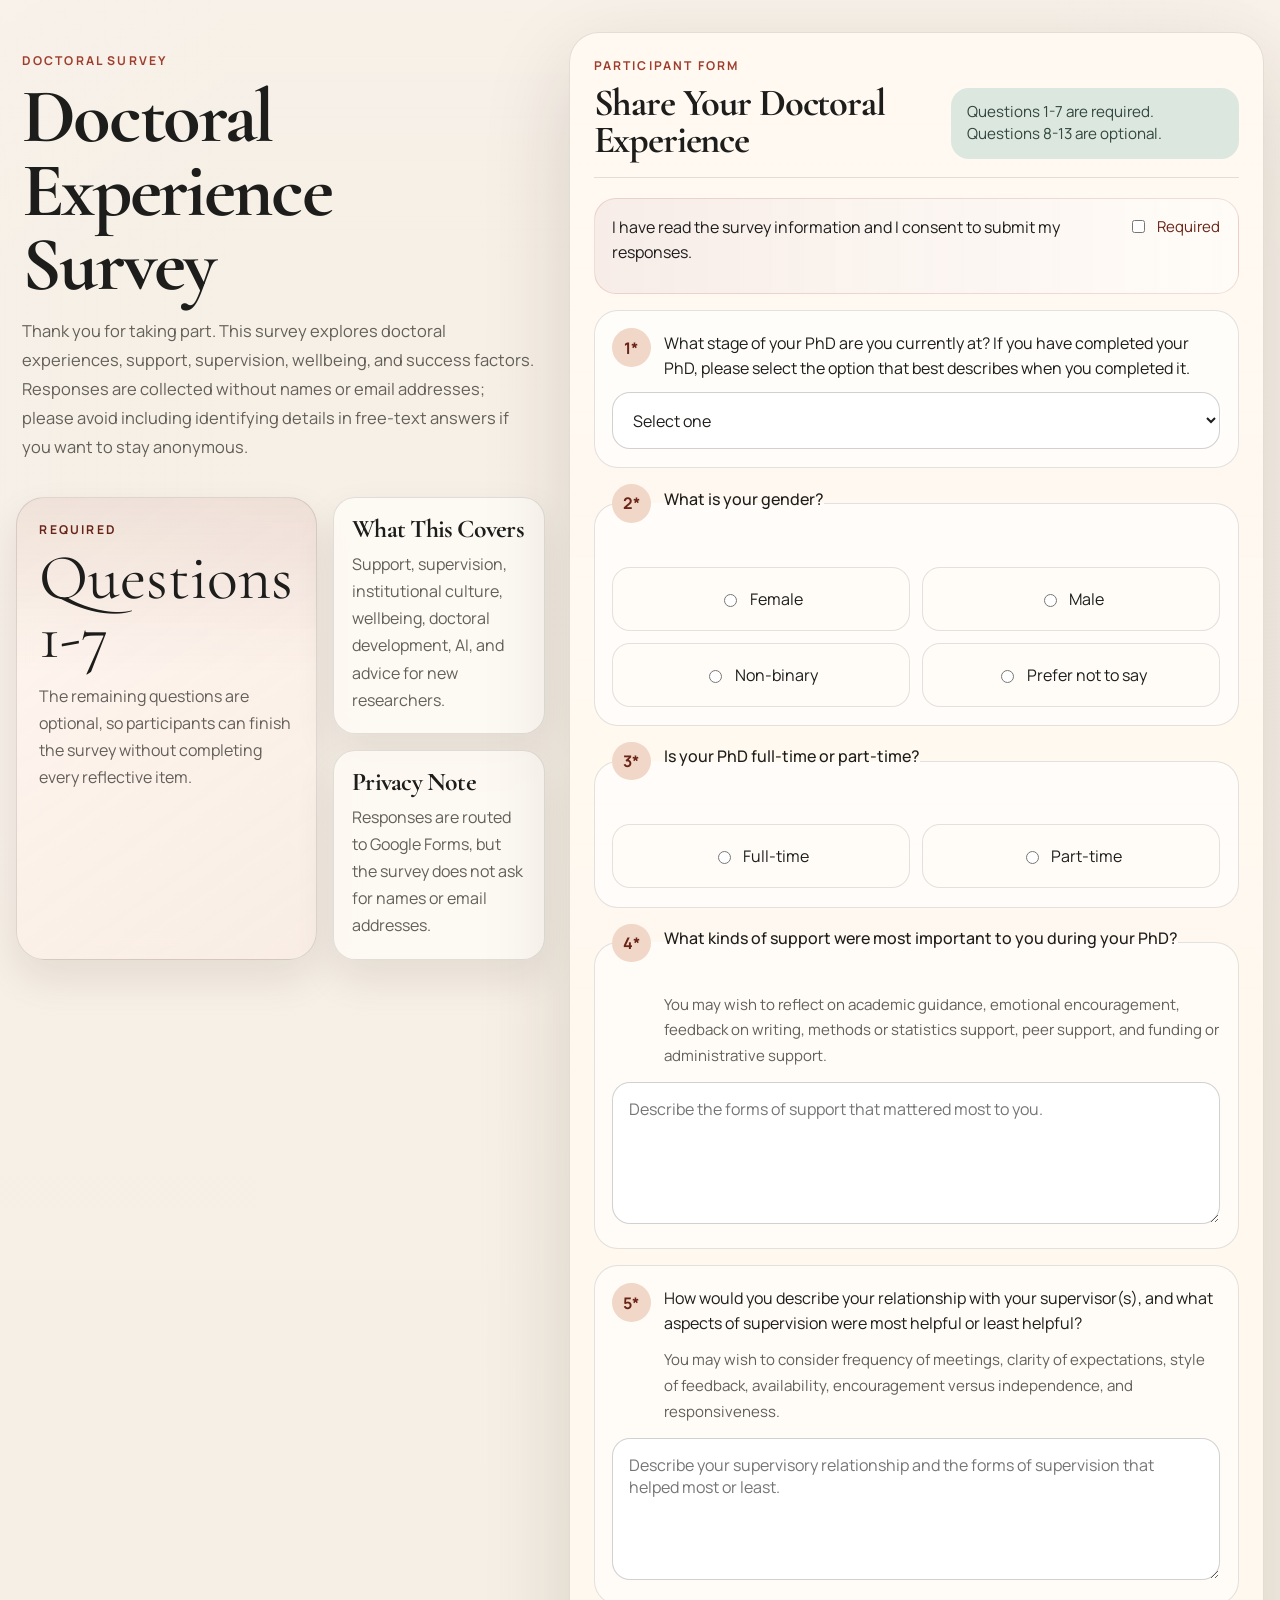
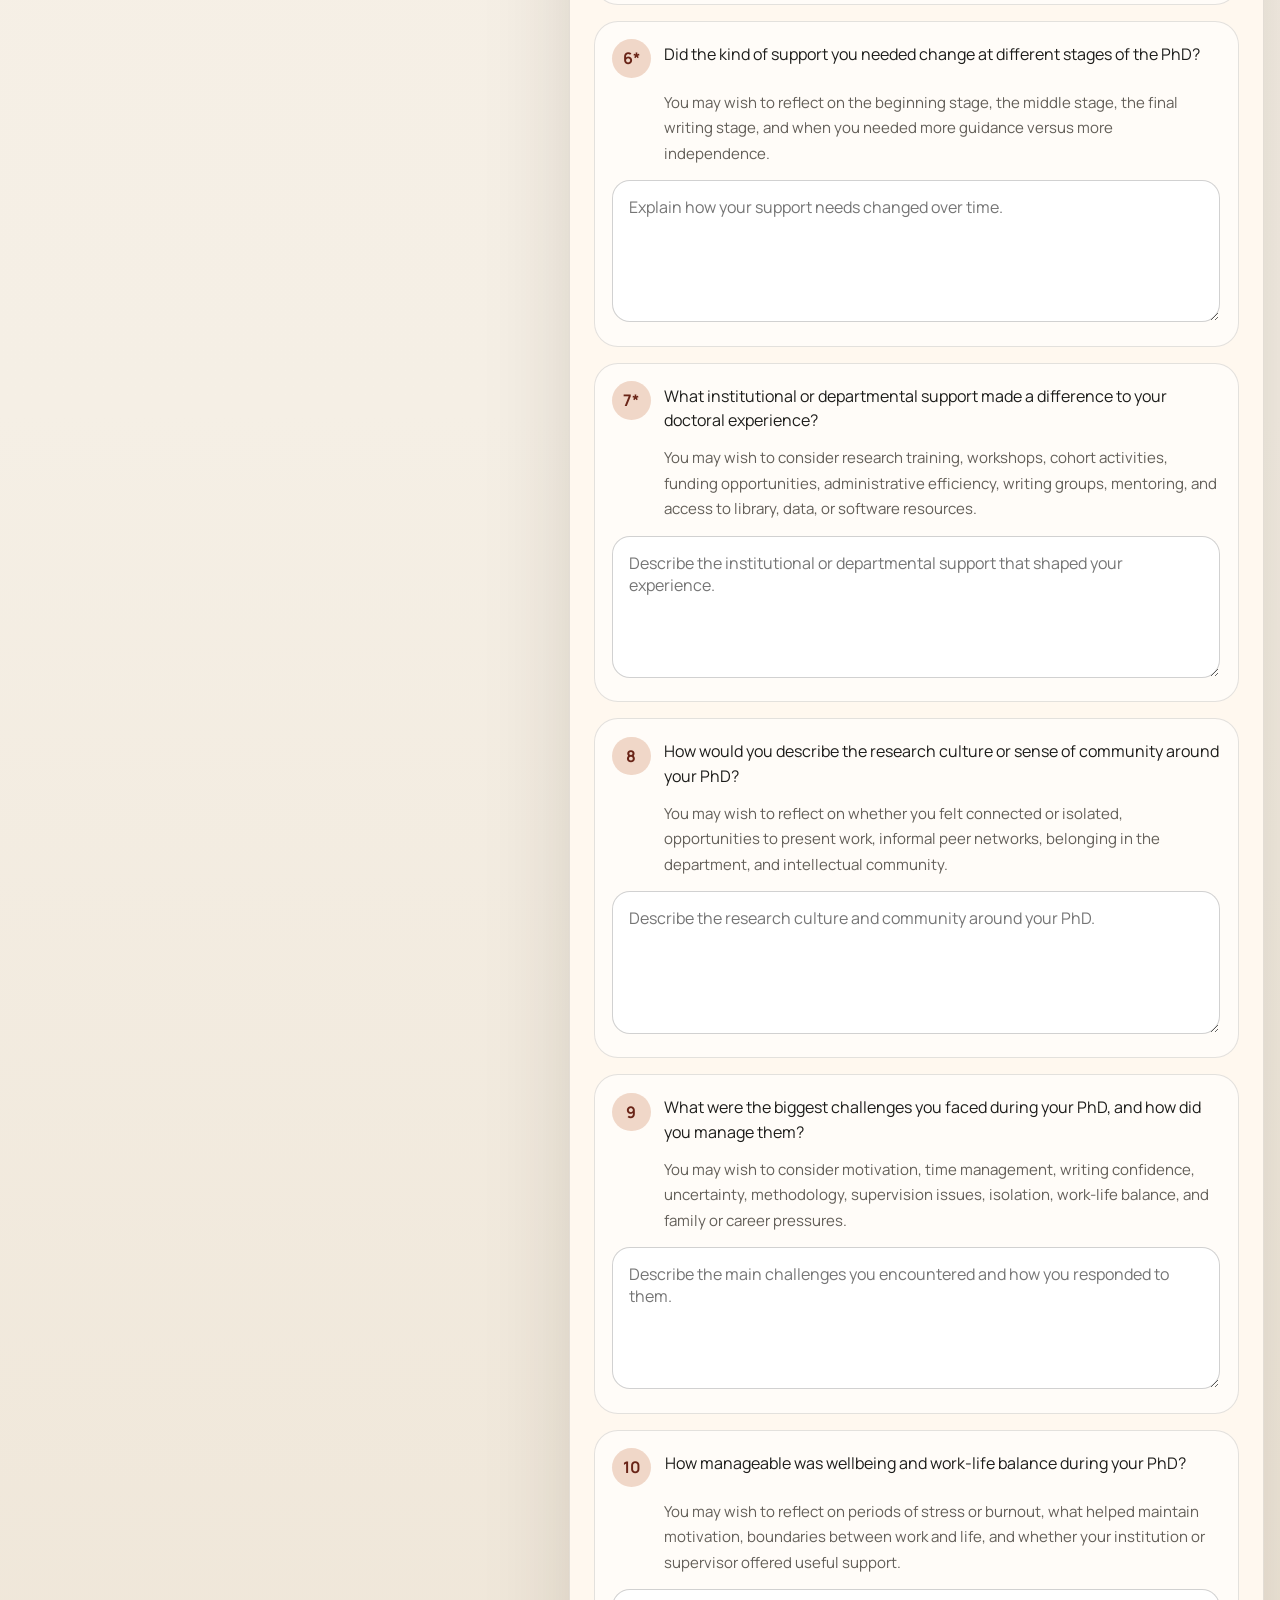
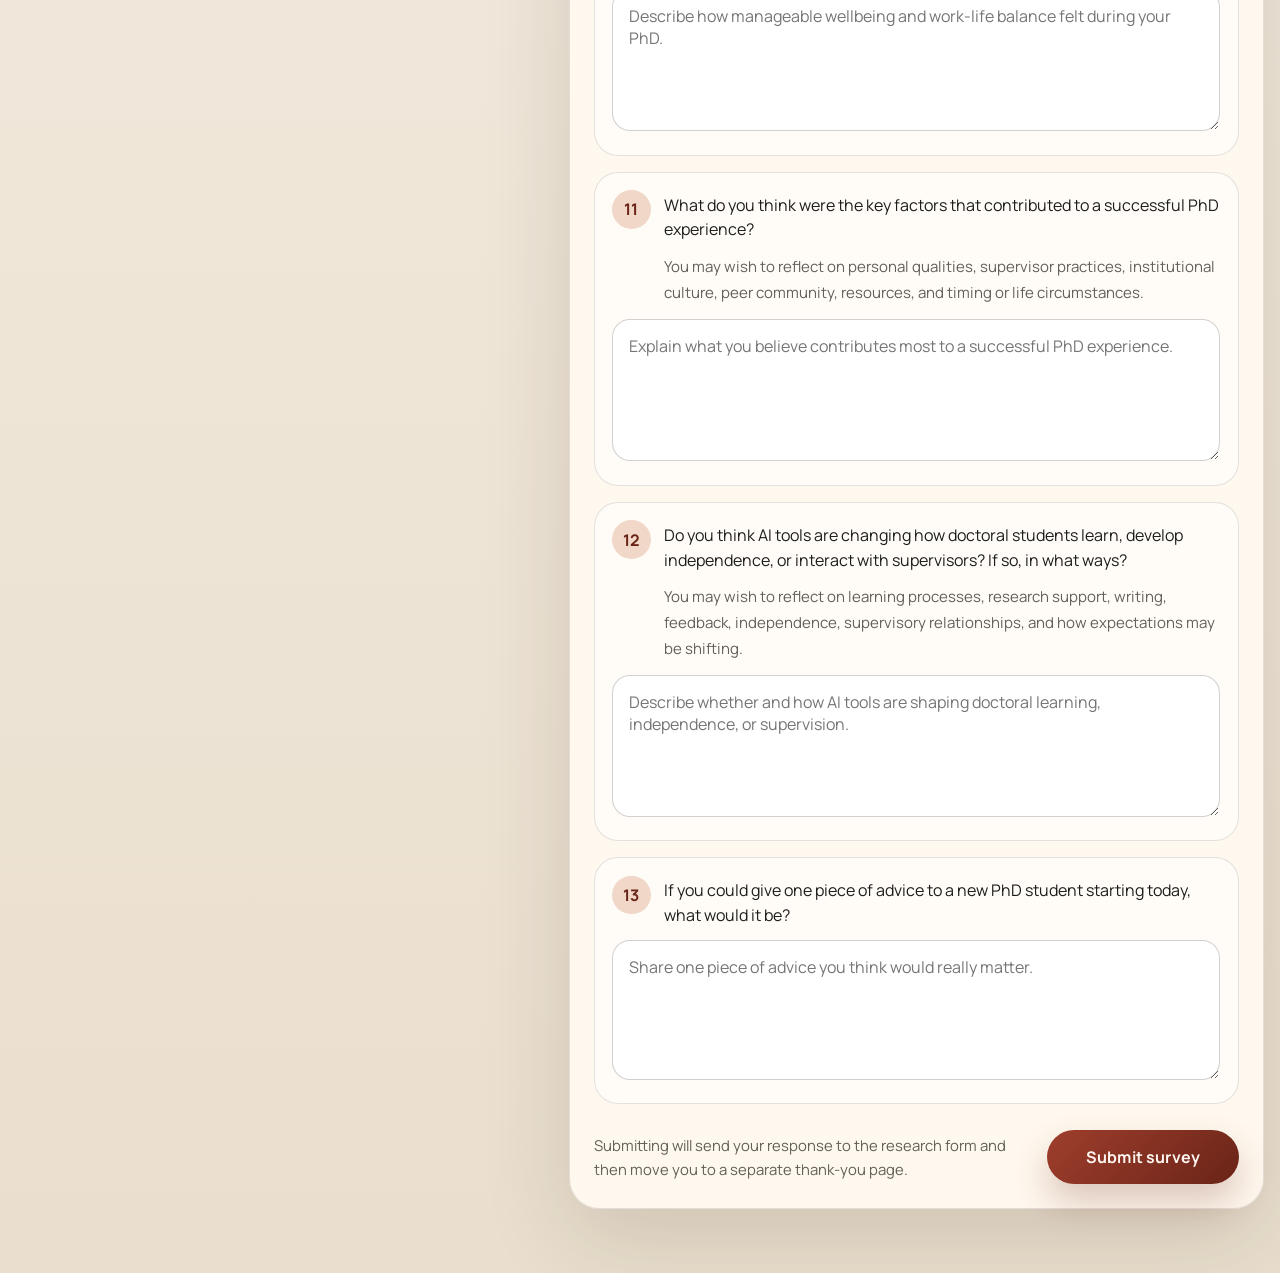
==== index.html @ 2a869906 "Initial doctoral survey site" ====
<!doctype html>
<html lang="en">
  <head>
    <meta charset="utf-8">
    <meta name="viewport" content="width=device-width, initial-scale=1">
    <title>Doctoral Experience Survey</title>
    <meta
      name="description"
      content="A doctoral experience survey hosted on GitHub Pages that submits responses to Google Forms."
    >
    <link rel="preconnect" href="https://fonts.googleapis.com">
    <link rel="preconnect" href="https://fonts.gstatic.com" crossorigin>
    <link
      href="https://fonts.googleapis.com/css2?family=Cormorant+Garamond:wght@500;600;700&family=Manrope:wght@400;500;600;700&display=swap"
      rel="stylesheet"
    >
    <link rel="stylesheet" href="styles.css">
  </head>
  <body>
    <div class="page-chrome"></div>

    <main class="layout">
      <section class="intro-panel">
        <div class="intro-copy">
          <p class="eyebrow">Doctoral Survey</p>
          <h1 id="survey-title">Doctoral Experience Survey</h1>
          <p class="intro" id="survey-description">
            Thank you for taking part. This survey explores doctoral experiences,
            support, supervision, wellbeing, and success factors. Responses are
            collected without names or email addresses; please avoid including
            identifying details in free-text answers if you want to stay anonymous.
          </p>
        </div>

        <div class="hero-grid">
          <article class="spotlight-card">
            <p class="spotlight-label">Required</p>
            <p class="spotlight-value">Questions 1-7</p>
            <p class="spotlight-text">
              The remaining questions are optional, so participants can finish the
              survey without completing every reflective item.
            </p>
          </article>

          <article class="info-card">
            <h2>What This Covers</h2>
            <p>
              Support, supervision, institutional culture, wellbeing, doctoral
              development, AI, and advice for new researchers.
            </p>
          </article>

          <article class="info-card">
            <h2>Privacy Note</h2>
            <p>
              Responses are routed to Google Forms, but the survey does not ask for
              names or email addresses.
            </p>
          </article>
        </div>
      </section>

      <section class="form-shell">
        <section class="card notice hidden" id="setup-notice" aria-live="polite">
          <h2>Configuration needed</h2>
          <p>
            This page is ready, but it still needs your Google Form ID and field entry
            IDs in <code>survey-config.js</code>.
          </p>
        </section>

        <section class="card survey-card">
          <div class="card-header">
            <div>
              <p class="section-kicker">Participant Form</p>
              <h2>Share Your Doctoral Experience</h2>
            </div>
            <p class="required-note">
              Questions 1-7 are required. Questions 8-13 are optional.
            </p>
          </div>

          <form id="survey-form" target="hidden_iframe" method="post" novalidate>
            <div class="consent-bar">
              <label class="question consent-question">
                <span class="consent-copy">
                  I have read the survey information and I consent to submit my responses.
                </span>
                <span class="consent-control">
                  <input id="consent" name="consent" type="checkbox" required>
                  <span>Required</span>
                </span>
              </label>
            </div>

            <div class="question-group">
              <label class="question" for="phd-stage">
                <span class="question-number">1*</span>
                <span class="question-copy">
                  What stage of your PhD are you currently at? If you have completed your
                  PhD, please select the option that best describes when you completed it.
                </span>
              </label>
              <select id="phd-stage" name="phdStage" required>
                <option value="">Select one</option>
                <option value="Year 1">Year 1</option>
                <option value="Year 2">Year 2</option>
                <option value="Year 3">Year 3</option>
                <option value="Year 4 or above">Year 4 or above</option>
                <option value="Completed within the last year">Completed within the last year</option>
                <option value="Completed more than one year ago">Completed more than one year ago</option>
              </select>
            </div>

            <fieldset class="question-group">
              <legend class="question">
                <span class="question-number">2*</span>
                <span class="question-copy">What is your gender?</span>
              </legend>
              <div class="choice-grid choice-grid--wide">
                <label><input type="radio" name="gender" value="Female" required> Female</label>
                <label><input type="radio" name="gender" value="Male"> Male</label>
                <label><input type="radio" name="gender" value="Non-binary"> Non-binary</label>
                <label><input type="radio" name="gender" value="Prefer not to say"> Prefer not to say</label>
              </div>
            </fieldset>

            <fieldset class="question-group">
              <legend class="question">
                <span class="question-number">3*</span>
                <span class="question-copy">Is your PhD full-time or part-time?</span>
              </legend>
              <div class="choice-grid choice-grid--compact">
                <label><input type="radio" name="studyMode" value="Full-time" required> Full-time</label>
                <label><input type="radio" name="studyMode" value="Part-time"> Part-time</label>
              </div>
            </fieldset>

            <fieldset class="question-group">
              <legend class="question">
                <span class="question-number">4*</span>
                <span class="question-copy">What kinds of support were most important to you during your PhD?</span>
              </legend>
              <p class="hint">
                You may wish to reflect on academic guidance, emotional encouragement,
                feedback on writing, methods or statistics support, peer support, and
                funding or administrative support.
              </p>
              <textarea
                id="support-important"
                name="supportImportant"
                rows="5"
                placeholder="Describe the forms of support that mattered most to you."
                required
              ></textarea>
            </fieldset>

            <div class="question-group">
              <label class="question" for="supervisor-relationship">
                <span class="question-number">5*</span>
                <span class="question-copy">
                  How would you describe your relationship with your supervisor(s), and what
                  aspects of supervision were most helpful or least helpful?
                </span>
              </label>
              <p class="hint">
                You may wish to consider frequency of meetings, clarity of expectations,
                style of feedback, availability, encouragement versus independence, and responsiveness.
              </p>
              <textarea
                id="supervisor-relationship"
                name="supervisorRelationship"
                rows="5"
                placeholder="Describe your supervisory relationship and the forms of supervision that helped most or least."
                required
              ></textarea>
            </div>

            <div class="question-group">
              <label class="question" for="support-changed">
                <span class="question-number">6*</span>
                <span class="question-copy">
                  Did the kind of support you needed change at different stages of the PhD?
                </span>
              </label>
              <p class="hint">
                You may wish to reflect on the beginning stage, the middle stage, the final
                writing stage, and when you needed more guidance versus more independence.
              </p>
              <textarea
                id="support-changed"
                name="supportChanged"
                rows="5"
                placeholder="Explain how your support needs changed over time."
                required
              ></textarea>
            </div>

            <div class="question-group">
              <label class="question" for="institutional-support">
                <span class="question-number">7*</span>
                <span class="question-copy">
                  What institutional or departmental support made a difference to your doctoral experience?
                </span>
              </label>
              <p class="hint">
                You may wish to consider research training, workshops, cohort activities,
                funding opportunities, administrative efficiency, writing groups, mentoring,
                and access to library, data, or software resources.
              </p>
              <textarea
                id="institutional-support"
                name="institutionalSupport"
                rows="5"
                placeholder="Describe the institutional or departmental support that shaped your experience."
                required
              ></textarea>
            </div>

            <div class="question-group">
              <label class="question" for="research-culture">
                <span class="question-number">8</span>
                <span class="question-copy">
                  How would you describe the research culture or sense of community around your PhD?
                </span>
              </label>
              <p class="hint">
                You may wish to reflect on whether you felt connected or isolated,
                opportunities to present work, informal peer networks, belonging in the
                department, and intellectual community.
              </p>
              <textarea
                id="research-culture"
                name="researchCulture"
                rows="5"
                placeholder="Describe the research culture and community around your PhD."
              ></textarea>
            </div>

            <div class="question-group">
              <label class="question" for="biggest-challenges">
                <span class="question-number">9</span>
                <span class="question-copy">
                  What were the biggest challenges you faced during your PhD, and how did you manage them?
                </span>
              </label>
              <p class="hint">
                You may wish to consider motivation, time management, writing confidence,
                uncertainty, methodology, supervision issues, isolation, work-life balance,
                and family or career pressures.
              </p>
              <textarea
                id="biggest-challenges"
                name="biggestChallenges"
                rows="5"
                placeholder="Describe the main challenges you encountered and how you responded to them."
              ></textarea>
            </div>

            <div class="question-group">
              <label class="question" for="wellbeing-balance">
                <span class="question-number">10</span>
                <span class="question-copy">
                  How manageable was wellbeing and work-life balance during your PhD?
                </span>
              </label>
              <p class="hint">
                You may wish to reflect on periods of stress or burnout, what helped maintain
                motivation, boundaries between work and life, and whether your institution or
                supervisor offered useful support.
              </p>
              <textarea
                id="wellbeing-balance"
                name="wellbeingBalance"
                rows="5"
                placeholder="Describe how manageable wellbeing and work-life balance felt during your PhD."
              ></textarea>
            </div>

            <div class="question-group">
              <label class="question" for="success-factors">
                <span class="question-number">11</span>
                <span class="question-copy">
                  What do you think were the key factors that contributed to a successful PhD experience?
                </span>
              </label>
              <p class="hint">
                You may wish to reflect on personal qualities, supervisor practices,
                institutional culture, peer community, resources, and timing or life circumstances.
              </p>
              <textarea
                id="success-factors"
                name="successFactors"
                rows="5"
                placeholder="Explain what you believe contributes most to a successful PhD experience."
              ></textarea>
            </div>

            <div class="question-group">
              <label class="question" for="ai-impact">
                <span class="question-number">12</span>
                <span class="question-copy">
                  Do you think AI tools are changing how doctoral students learn, develop independence, or interact with supervisors? If so, in what ways?
                </span>
              </label>
              <p class="hint">
                You may wish to reflect on learning processes, research support, writing,
                feedback, independence, supervisory relationships, and how expectations may be shifting.
              </p>
              <textarea
                id="ai-impact"
                name="aiImpact"
                rows="5"
                placeholder="Describe whether and how AI tools are shaping doctoral learning, independence, or supervision."
              ></textarea>
            </div>

            <div class="question-group">
              <label class="question" for="advice-new-student">
                <span class="question-number">13</span>
                <span class="question-copy">
                  If you could give one piece of advice to a new PhD student starting today, what would it be?
                </span>
              </label>
              <textarea
                id="advice-new-student"
                name="adviceNewStudent"
                rows="4"
                placeholder="Share one piece of advice you think would really matter."
              ></textarea>
            </div>

            <p class="form-error hidden" id="form-error" aria-live="assertive"></p>

            <div class="form-footer">
              <p class="submit-note">
                Submitting will send your response to the research form and then move you to a separate thank-you page.
              </p>
              <button class="submit-button" id="submit-button" type="submit">Submit survey</button>
            </div>
          </form>
        </section>
      </section>
    </main>

    <iframe name="hidden_iframe" id="hidden_iframe" class="hidden"></iframe>

    <script src="survey-config.js"></script>
    <script src="script.js"></script>
  </body>
</html>
---- styles.css ----
:root {
  --bg: #f5efe5;
  --bg-deep: #eadfce;
  --paper: rgba(255, 251, 245, 0.9);
  --paper-strong: rgba(255, 248, 239, 0.98);
  --ink: #1d1d1b;
  --muted: #635f59;
  --accent: #9f3e2d;
  --accent-soft: #f0d7c8;
  --accent-deep: #692417;
  --sage: #31473f;
  --sage-soft: #dce7df;
  --line: rgba(29, 29, 27, 0.12);
  --line-strong: rgba(29, 29, 27, 0.2);
  --danger: #a12626;
  --shadow-lg: 0 30px 90px rgba(41, 26, 14, 0.14);
  --shadow-md: 0 18px 40px rgba(41, 26, 14, 0.09);
}

* {
  box-sizing: border-box;
}

html {
  scroll-behavior: smooth;
}

body {
  margin: 0;
  min-height: 100vh;
  font-family: "Manrope", "Segoe UI", sans-serif;
  color: var(--ink);
  background:
    radial-gradient(circle at 12% 18%, rgba(159, 62, 45, 0.14), transparent 0 22rem),
    radial-gradient(circle at 88% 12%, rgba(49, 71, 63, 0.16), transparent 0 19rem),
    linear-gradient(180deg, #f7f0e7 0%, var(--bg) 45%, var(--bg-deep) 100%);
}

.page-chrome {
  position: fixed;
  inset: 0;
  pointer-events: none;
  background:
    linear-gradient(90deg, rgba(255, 255, 255, 0.08), transparent 18%, transparent 82%, rgba(255, 255, 255, 0.08)),
    linear-gradient(rgba(255, 255, 255, 0.12), transparent 30%);
  opacity: 0.7;
}

.layout {
  position: relative;
  z-index: 1;
  width: min(1280px, calc(100% - 2rem));
  margin: 0 auto;
  padding: 2rem 0 4rem;
  display: grid;
  grid-template-columns: minmax(300px, 0.95fr) minmax(0, 1.25fr);
  gap: 1.5rem;
  align-items: start;
}

.intro-panel,
.form-shell {
  min-width: 0;
}

.intro-panel {
  position: sticky;
  top: 1.5rem;
  display: grid;
  gap: 1.2rem;
}

.intro-copy {
  padding: 1.25rem 0.35rem 0;
}

.eyebrow,
.section-kicker,
.spotlight-label {
  margin: 0 0 0.7rem;
  font-size: 0.76rem;
  font-weight: 700;
  letter-spacing: 0.18em;
  text-transform: uppercase;
}

.eyebrow,
.section-kicker {
  color: var(--accent);
}

h1,
h2 {
  margin: 0;
  font-family: "Cormorant Garamond", Georgia, serif;
  line-height: 0.96;
  letter-spacing: -0.03em;
}

h1 {
  font-size: clamp(3rem, 6vw, 5.3rem);
  max-width: 10ch;
}

h2 {
  font-size: clamp(1.9rem, 3vw, 2.6rem);
}

.intro,
.hint,
.notice p,
.submit-note,
.spotlight-text,
.info-card p {
  color: var(--muted);
}

.intro {
  max-width: 44rem;
  margin-top: 1rem;
  font-size: 1.03rem;
  line-height: 1.75;
}

.hero-grid {
  display: grid;
  grid-template-columns: 1.15fr 1fr;
  gap: 1rem;
}

.spotlight-card,
.info-card,
.card {
  border: 1px solid var(--line);
  box-shadow: var(--shadow-md);
  backdrop-filter: blur(12px);
}

.spotlight-card {
  grid-row: span 2;
  min-height: 20rem;
  padding: 1.4rem;
  border-radius: 28px;
  background:
    linear-gradient(180deg, rgba(105, 36, 23, 0.1), transparent 38%),
    linear-gradient(145deg, rgba(255, 247, 240, 0.96), rgba(249, 236, 228, 0.88));
}

.spotlight-label {
  color: var(--accent-deep);
}

.spotlight-value {
  margin: 0 0 1rem;
  font-family: "Cormorant Garamond", Georgia, serif;
  font-size: clamp(2.6rem, 5vw, 4.4rem);
  line-height: 0.92;
}

.spotlight-text,
.info-card p {
  margin: 0;
  line-height: 1.7;
}

.info-card {
  padding: 1.2rem 1.15rem;
  border-radius: 22px;
  background: rgba(255, 251, 247, 0.78);
}

.info-card h2 {
  margin-bottom: 0.55rem;
  font-size: 1.6rem;
}

.form-shell {
  display: grid;
  gap: 1rem;
}

.card {
  padding: 1.5rem;
  border-radius: 30px;
  background: var(--paper);
  box-shadow: var(--shadow-lg);
}

.survey-card {
  background:
    linear-gradient(180deg, rgba(255, 255, 255, 0.2), transparent 24%),
    var(--paper-strong);
}

.card-header {
  display: flex;
  justify-content: space-between;
  gap: 1rem;
  align-items: end;
  padding-bottom: 1.1rem;
  margin-bottom: 1.3rem;
  border-bottom: 1px solid var(--line);
}

.required-note {
  max-width: 18rem;
  margin: 0;
  padding: 0.85rem 1rem;
  border-radius: 18px;
  background: var(--sage-soft);
  color: var(--sage);
  font-size: 0.95rem;
  line-height: 1.45;
}

.consent-bar {
  margin-bottom: 1rem;
  padding: 1rem 1.1rem;
  border-radius: 22px;
  background:
    linear-gradient(90deg, rgba(159, 62, 45, 0.08), rgba(159, 62, 45, 0)),
    rgba(255, 252, 248, 0.96);
  border: 1px solid rgba(159, 62, 45, 0.16);
}

.consent-question {
  display: flex;
  gap: 1rem;
  align-items: center;
  justify-content: space-between;
  margin: 0;
}

.consent-copy {
  max-width: 44rem;
}

.consent-control {
  display: inline-flex;
  align-items: center;
  gap: 0.6rem;
  white-space: nowrap;
  font-size: 0.94rem;
  color: var(--accent-deep);
}

.question-group {
  margin-bottom: 1rem;
  padding: 1.1rem 1.1rem 1.15rem;
  border: 1px solid var(--line);
  border-radius: 24px;
  background: rgba(255, 255, 255, 0.58);
}

.question {
  display: grid;
  grid-template-columns: auto 1fr;
  gap: 0.85rem;
  align-items: start;
  margin-bottom: 0.75rem;
  font-size: 1rem;
  line-height: 1.55;
}

legend.question {
  padding: 0;
  font-weight: 500;
}

.question-number {
  display: inline-flex;
  align-items: center;
  justify-content: center;
  min-width: 2.4rem;
  height: 2.4rem;
  padding: 0 0.65rem;
  border-radius: 999px;
  background: var(--accent-soft);
  color: var(--accent-deep);
  font-weight: 700;
  line-height: 1;
}

.question-copy {
  padding-top: 0.15rem;
}

.hint {
  margin: 0 0 0.85rem 3.25rem;
  font-size: 0.94rem;
  line-height: 1.7;
}

fieldset {
  margin: 0 0 1rem;
  padding: 1.1rem 1.1rem 1.15rem;
  border: 1px solid var(--line);
  border-radius: 24px;
  background: rgba(255, 255, 255, 0.58);
}

select,
textarea,
.submit-button {
  font: inherit;
}

select,
textarea {
  width: 100%;
  border: 1px solid var(--line-strong);
  border-radius: 18px;
  background: rgba(255, 255, 255, 0.92);
  color: var(--ink);
  padding: 0.95rem 1rem;
  box-shadow: inset 0 1px 0 rgba(255, 255, 255, 0.7);
}

textarea {
  min-height: 8.75rem;
  resize: vertical;
}

select:focus,
textarea:focus,
input:focus {
  outline: 2px solid rgba(159, 62, 45, 0.22);
  outline-offset: 2px;
}

.choice-grid {
  display: grid;
  grid-template-columns: repeat(5, minmax(0, 1fr));
  gap: 0.75rem;
  margin-top: 0.9rem;
}

.choice-grid--wide,
.choice-grid--compact {
  grid-template-columns: repeat(2, minmax(0, 1fr));
}

.choice-grid label {
  display: flex;
  align-items: center;
  justify-content: center;
  gap: 0.6rem;
  min-height: 4rem;
  padding: 0.85rem 0.7rem;
  border-radius: 18px;
  border: 1px solid var(--line);
  background: rgba(255, 252, 248, 0.95);
  text-align: center;
}

.form-error {
  margin: 0 0 0.9rem;
  color: var(--danger);
}

.form-footer {
  display: flex;
  align-items: center;
  justify-content: space-between;
  gap: 1rem;
  padding-top: 0.6rem;
}

.submit-note {
  max-width: 34rem;
  margin: 0;
  font-size: 0.93rem;
  line-height: 1.65;
}

.submit-button {
  display: inline-flex;
  align-items: center;
  justify-content: center;
  min-width: 12rem;
  min-height: 3.4rem;
  padding: 0.95rem 1.55rem;
  border: 0;
  border-radius: 999px;
  background: linear-gradient(135deg, var(--accent) 0%, var(--accent-deep) 100%);
  color: #fff6f1;
  font-weight: 700;
  letter-spacing: 0.01em;
  cursor: pointer;
  box-shadow: 0 18px 35px rgba(105, 36, 23, 0.24);
  transition: transform 140ms ease, box-shadow 140ms ease, opacity 140ms ease;
}

.submit-button:hover {
  transform: translateY(-1px);
  box-shadow: 0 22px 40px rgba(105, 36, 23, 0.28);
}

.submit-button:disabled {
  opacity: 0.65;
  cursor: not-allowed;
  transform: none;
  box-shadow: none;
}

.notice h2 {
  margin-bottom: 0.5rem;
}

.hidden {
  display: none;
}

@media (max-width: 1040px) {
  .layout {
    grid-template-columns: 1fr;
  }

  .intro-panel {
    position: static;
  }
}

@media (max-width: 760px) {
  .layout {
    width: min(100% - 1rem, 1280px);
    padding-top: 1rem;
  }

  .hero-grid,
  .card-header,
  .form-footer,
  .consent-question {
    grid-template-columns: 1fr;
    display: grid;
  }

  .card,
  .question-group,
  fieldset,
  .spotlight-card,
  .info-card {
    border-radius: 22px;
  }

  .card,
  .spotlight-card,
  .info-card {
    padding: 1.15rem;
  }

  .choice-grid,
  .choice-grid--wide,
  .choice-grid--compact {
    grid-template-columns: 1fr;
  }

  .question {
    grid-template-columns: 1fr;
    gap: 0.55rem;
  }

  .hint {
    margin-left: 0;
  }

  .question-number {
    min-width: 2.1rem;
    width: fit-content;
  }
}
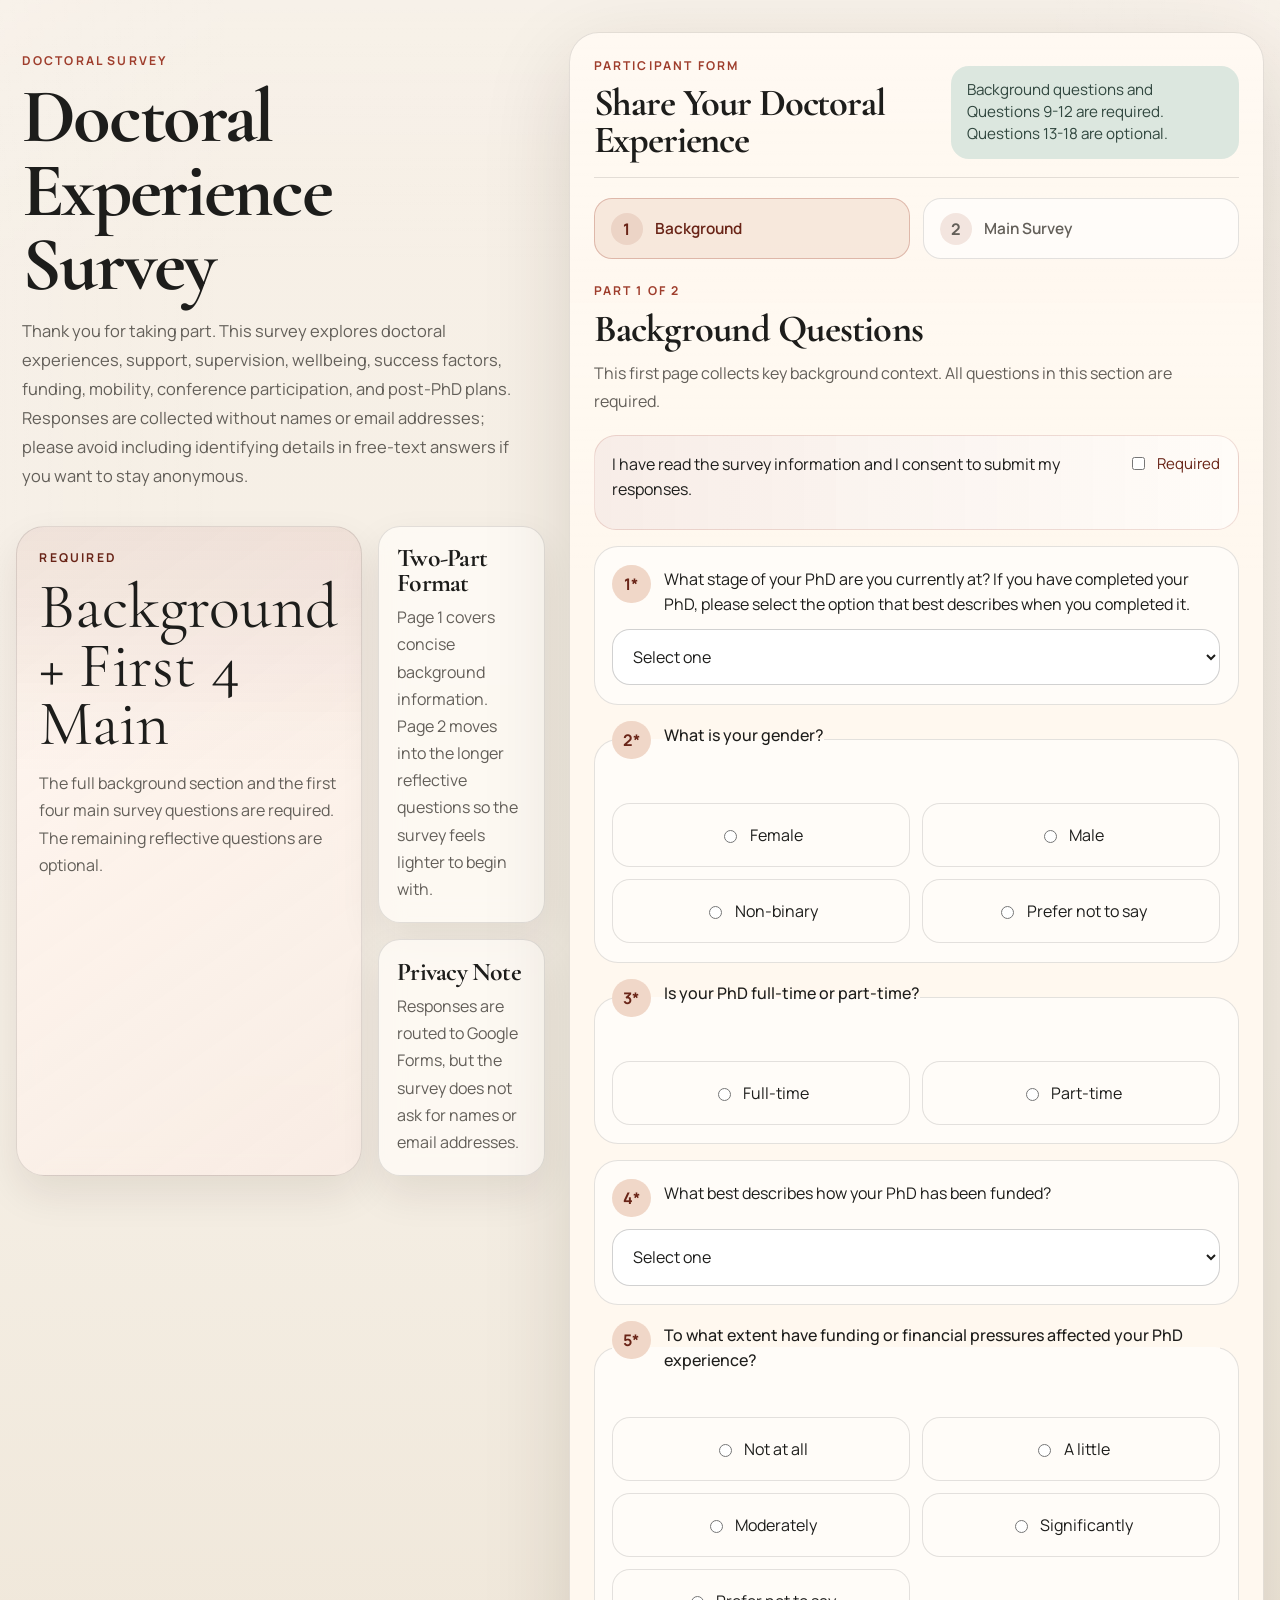
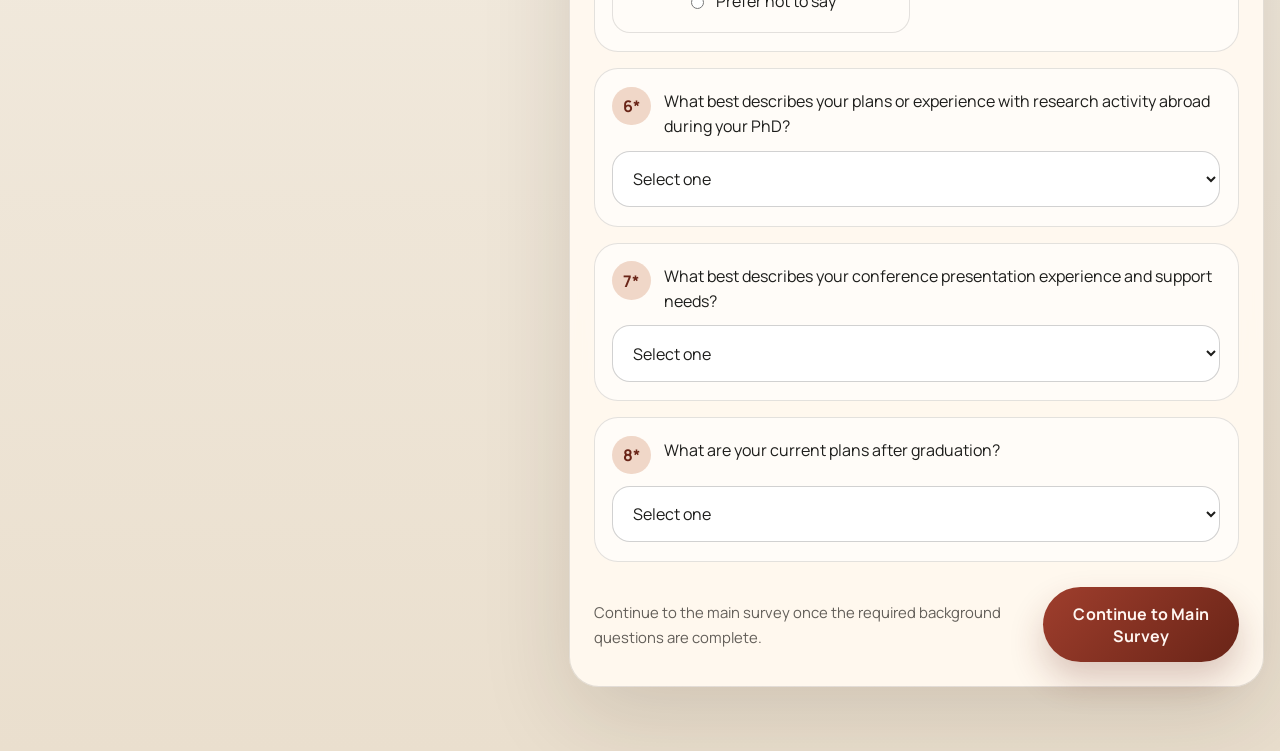
==== commit da0145b9: "Update survey structure and GitHub Pages flow" ====
--- a/index.html
+++ b/index.html
@@ -26,27 +26,28 @@
           <h1 id="survey-title">Doctoral Experience Survey</h1>
           <p class="intro" id="survey-description">
             Thank you for taking part. This survey explores doctoral experiences,
-            support, supervision, wellbeing, and success factors. Responses are
-            collected without names or email addresses; please avoid including
-            identifying details in free-text answers if you want to stay anonymous.
+            support, supervision, wellbeing, success factors, funding, mobility,
+            conference participation, and post-PhD plans. Responses are collected
+            without names or email addresses; please avoid including identifying
+            details in free-text answers if you want to stay anonymous.
           </p>
         </div>
 
         <div class="hero-grid">
           <article class="spotlight-card">
             <p class="spotlight-label">Required</p>
-            <p class="spotlight-value">Questions 1-7</p>
+            <p class="spotlight-value">Background + First 4 Main</p>
             <p class="spotlight-text">
-              The remaining questions are optional, so participants can finish the
-              survey without completing every reflective item.
+              The full background section and the first four main survey questions are
+              required. The remaining reflective questions are optional.
             </p>
           </article>
 
           <article class="info-card">
-            <h2>What This Covers</h2>
+            <h2>Two-Part Format</h2>
             <p>
-              Support, supervision, institutional culture, wellbeing, doctoral
-              development, AI, and advice for new researchers.
+              Page 1 covers concise background information. Page 2 moves into the
+              longer reflective questions so the survey feels lighter to begin with.
             </p>
           </article>
 
@@ -76,268 +77,396 @@
               <h2>Share Your Doctoral Experience</h2>
             </div>
             <p class="required-note">
-              Questions 1-7 are required. Questions 8-13 are optional.
+              Background questions and Questions 9-12 are required. Questions 13-18 are optional.
             </p>
           </div>
 
+          <div class="form-progress" aria-label="Survey progress">
+            <div class="progress-step is-active" data-progress-step="1">
+              <span class="progress-number">1</span>
+              <span class="progress-copy">Background</span>
+            </div>
+            <div class="progress-step" data-progress-step="2">
+              <span class="progress-number">2</span>
+              <span class="progress-copy">Main Survey</span>
+            </div>
+          </div>
+
           <form id="survey-form" target="hidden_iframe" method="post" novalidate>
-            <div class="consent-bar">
-              <label class="question consent-question">
-                <span class="consent-copy">
-                  I have read the survey information and I consent to submit my responses.
-                </span>
-                <span class="consent-control">
-                  <input id="consent" name="consent" type="checkbox" required>
-                  <span>Required</span>
-                </span>
-              </label>
-            </div>
-
-            <div class="question-group">
-              <label class="question" for="phd-stage">
-                <span class="question-number">1*</span>
-                <span class="question-copy">
-                  What stage of your PhD are you currently at? If you have completed your
-                  PhD, please select the option that best describes when you completed it.
-                </span>
-              </label>
-              <select id="phd-stage" name="phdStage" required>
-                <option value="">Select one</option>
-                <option value="Year 1">Year 1</option>
-                <option value="Year 2">Year 2</option>
-                <option value="Year 3">Year 3</option>
-                <option value="Year 4 or above">Year 4 or above</option>
-                <option value="Completed within the last year">Completed within the last year</option>
-                <option value="Completed more than one year ago">Completed more than one year ago</option>
-              </select>
-            </div>
-
-            <fieldset class="question-group">
-              <legend class="question">
-                <span class="question-number">2*</span>
-                <span class="question-copy">What is your gender?</span>
-              </legend>
-              <div class="choice-grid choice-grid--wide">
-                <label><input type="radio" name="gender" value="Female" required> Female</label>
-                <label><input type="radio" name="gender" value="Male"> Male</label>
-                <label><input type="radio" name="gender" value="Non-binary"> Non-binary</label>
-                <label><input type="radio" name="gender" value="Prefer not to say"> Prefer not to say</label>
-              </div>
-            </fieldset>
-
-            <fieldset class="question-group">
-              <legend class="question">
-                <span class="question-number">3*</span>
-                <span class="question-copy">Is your PhD full-time or part-time?</span>
-              </legend>
-              <div class="choice-grid choice-grid--compact">
-                <label><input type="radio" name="studyMode" value="Full-time" required> Full-time</label>
-                <label><input type="radio" name="studyMode" value="Part-time"> Part-time</label>
-              </div>
-            </fieldset>
-
-            <fieldset class="question-group">
-              <legend class="question">
-                <span class="question-number">4*</span>
-                <span class="question-copy">What kinds of support were most important to you during your PhD?</span>
-              </legend>
-              <p class="hint">
-                You may wish to reflect on academic guidance, emotional encouragement,
-                feedback on writing, methods or statistics support, peer support, and
-                funding or administrative support.
-              </p>
-              <textarea
-                id="support-important"
-                name="supportImportant"
-                rows="5"
-                placeholder="Describe the forms of support that mattered most to you."
-                required
-              ></textarea>
-            </fieldset>
-
-            <div class="question-group">
-              <label class="question" for="supervisor-relationship">
-                <span class="question-number">5*</span>
-                <span class="question-copy">
-                  How would you describe your relationship with your supervisor(s), and what
-                  aspects of supervision were most helpful or least helpful?
-                </span>
-              </label>
-              <p class="hint">
-                You may wish to consider frequency of meetings, clarity of expectations,
-                style of feedback, availability, encouragement versus independence, and responsiveness.
-              </p>
-              <textarea
-                id="supervisor-relationship"
-                name="supervisorRelationship"
-                rows="5"
-                placeholder="Describe your supervisory relationship and the forms of supervision that helped most or least."
-                required
-              ></textarea>
-            </div>
-
-            <div class="question-group">
-              <label class="question" for="support-changed">
-                <span class="question-number">6*</span>
-                <span class="question-copy">
-                  Did the kind of support you needed change at different stages of the PhD?
-                </span>
-              </label>
-              <p class="hint">
-                You may wish to reflect on the beginning stage, the middle stage, the final
-                writing stage, and when you needed more guidance versus more independence.
-              </p>
-              <textarea
-                id="support-changed"
-                name="supportChanged"
-                rows="5"
-                placeholder="Explain how your support needs changed over time."
-                required
-              ></textarea>
-            </div>
-
-            <div class="question-group">
-              <label class="question" for="institutional-support">
-                <span class="question-number">7*</span>
-                <span class="question-copy">
-                  What institutional or departmental support made a difference to your doctoral experience?
-                </span>
-              </label>
-              <p class="hint">
-                You may wish to consider research training, workshops, cohort activities,
-                funding opportunities, administrative efficiency, writing groups, mentoring,
-                and access to library, data, or software resources.
-              </p>
-              <textarea
-                id="institutional-support"
-                name="institutionalSupport"
-                rows="5"
-                placeholder="Describe the institutional or departmental support that shaped your experience."
-                required
-              ></textarea>
-            </div>
-
-            <div class="question-group">
-              <label class="question" for="research-culture">
-                <span class="question-number">8</span>
-                <span class="question-copy">
-                  How would you describe the research culture or sense of community around your PhD?
-                </span>
-              </label>
-              <p class="hint">
-                You may wish to reflect on whether you felt connected or isolated,
-                opportunities to present work, informal peer networks, belonging in the
-                department, and intellectual community.
-              </p>
-              <textarea
-                id="research-culture"
-                name="researchCulture"
-                rows="5"
-                placeholder="Describe the research culture and community around your PhD."
-              ></textarea>
-            </div>
-
-            <div class="question-group">
-              <label class="question" for="biggest-challenges">
-                <span class="question-number">9</span>
-                <span class="question-copy">
-                  What were the biggest challenges you faced during your PhD, and how did you manage them?
-                </span>
-              </label>
-              <p class="hint">
-                You may wish to consider motivation, time management, writing confidence,
-                uncertainty, methodology, supervision issues, isolation, work-life balance,
-                and family or career pressures.
-              </p>
-              <textarea
-                id="biggest-challenges"
-                name="biggestChallenges"
-                rows="5"
-                placeholder="Describe the main challenges you encountered and how you responded to them."
-              ></textarea>
-            </div>
-
-            <div class="question-group">
-              <label class="question" for="wellbeing-balance">
-                <span class="question-number">10</span>
-                <span class="question-copy">
-                  How manageable was wellbeing and work-life balance during your PhD?
-                </span>
-              </label>
-              <p class="hint">
-                You may wish to reflect on periods of stress or burnout, what helped maintain
-                motivation, boundaries between work and life, and whether your institution or
-                supervisor offered useful support.
-              </p>
-              <textarea
-                id="wellbeing-balance"
-                name="wellbeingBalance"
-                rows="5"
-                placeholder="Describe how manageable wellbeing and work-life balance felt during your PhD."
-              ></textarea>
-            </div>
-
-            <div class="question-group">
-              <label class="question" for="success-factors">
-                <span class="question-number">11</span>
-                <span class="question-copy">
-                  What do you think were the key factors that contributed to a successful PhD experience?
-                </span>
-              </label>
-              <p class="hint">
-                You may wish to reflect on personal qualities, supervisor practices,
-                institutional culture, peer community, resources, and timing or life circumstances.
-              </p>
-              <textarea
-                id="success-factors"
-                name="successFactors"
-                rows="5"
-                placeholder="Explain what you believe contributes most to a successful PhD experience."
-              ></textarea>
-            </div>
-
-            <div class="question-group">
-              <label class="question" for="ai-impact">
-                <span class="question-number">12</span>
-                <span class="question-copy">
-                  Do you think AI tools are changing how doctoral students learn, develop independence, or interact with supervisors? If so, in what ways?
-                </span>
-              </label>
-              <p class="hint">
-                You may wish to reflect on learning processes, research support, writing,
-                feedback, independence, supervisory relationships, and how expectations may be shifting.
-              </p>
-              <textarea
-                id="ai-impact"
-                name="aiImpact"
-                rows="5"
-                placeholder="Describe whether and how AI tools are shaping doctoral learning, independence, or supervision."
-              ></textarea>
-            </div>
-
-            <div class="question-group">
-              <label class="question" for="advice-new-student">
-                <span class="question-number">13</span>
-                <span class="question-copy">
-                  If you could give one piece of advice to a new PhD student starting today, what would it be?
-                </span>
-              </label>
-              <textarea
-                id="advice-new-student"
-                name="adviceNewStudent"
-                rows="4"
-                placeholder="Share one piece of advice you think would really matter."
-              ></textarea>
-            </div>
-
-            <p class="form-error hidden" id="form-error" aria-live="assertive"></p>
-
-            <div class="form-footer">
-              <p class="submit-note">
-                Submitting will send your response to the research form and then move you to a separate thank-you page.
-              </p>
-              <button class="submit-button" id="submit-button" type="submit">Submit survey</button>
-            </div>
+            <section class="form-step is-active" data-step="1" aria-labelledby="background-heading">
+              <div class="step-header">
+                <p class="section-kicker">Part 1 of 2</p>
+                <h3 id="background-heading">Background Questions</h3>
+                <p class="step-summary">
+                  This first page collects key background context. All questions in this
+                  section are required.
+                </p>
+              </div>
+
+              <div class="consent-bar">
+                <label class="question consent-question">
+                  <span class="consent-copy">
+                    I have read the survey information and I consent to submit my responses.
+                  </span>
+                  <span class="consent-control">
+                    <input id="consent" name="consent" type="checkbox" required>
+                    <span>Required</span>
+                  </span>
+                </label>
+              </div>
+
+              <div class="question-group">
+                <label class="question" for="phd-stage">
+                  <span class="question-number">1*</span>
+                  <span class="question-copy">
+                    What stage of your PhD are you currently at? If you have completed your
+                    PhD, please select the option that best describes when you completed it.
+                  </span>
+                </label>
+                <select id="phd-stage" name="phdStage" required>
+                  <option value="">Select one</option>
+                  <option value="Year 1">Year 1</option>
+                  <option value="Year 2">Year 2</option>
+                  <option value="Year 3">Year 3</option>
+                  <option value="Year 4 or above">Year 4 or above</option>
+                  <option value="Completed within the last year">Completed within the last year</option>
+                  <option value="Completed more than one year ago">Completed more than one year ago</option>
+                </select>
+              </div>
+
+              <fieldset class="question-group">
+                <legend class="question">
+                  <span class="question-number">2*</span>
+                  <span class="question-copy">What is your gender?</span>
+                </legend>
+                <div class="choice-grid choice-grid--wide">
+                  <label><input type="radio" name="gender" value="Female" required> Female</label>
+                  <label><input type="radio" name="gender" value="Male"> Male</label>
+                  <label><input type="radio" name="gender" value="Non-binary"> Non-binary</label>
+                  <label><input type="radio" name="gender" value="Prefer not to say"> Prefer not to say</label>
+                </div>
+              </fieldset>
+
+              <fieldset class="question-group">
+                <legend class="question">
+                  <span class="question-number">3*</span>
+                  <span class="question-copy">Is your PhD full-time or part-time?</span>
+                </legend>
+                <div class="choice-grid choice-grid--compact">
+                  <label><input type="radio" name="studyMode" value="Full-time" required> Full-time</label>
+                  <label><input type="radio" name="studyMode" value="Part-time"> Part-time</label>
+                </div>
+              </fieldset>
+
+              <div class="question-group">
+                <label class="question" for="funding-status">
+                  <span class="question-number">4*</span>
+                  <span class="question-copy">
+                    What best describes how your PhD has been funded?
+                  </span>
+                </label>
+                <select id="funding-status" name="fundingStatus" required>
+                  <option value="">Select one</option>
+                  <option value="Fully funded scholarship or studentship">Fully funded scholarship or studentship</option>
+                  <option value="Partially funded">Partially funded</option>
+                  <option value="Self-funded">Self-funded</option>
+                  <option value="Employer-funded">Employer-funded</option>
+                  <option value="Funding changed during the PhD">Funding changed during the PhD</option>
+                  <option value="Prefer not to say">Prefer not to say</option>
+                </select>
+              </div>
+
+              <fieldset class="question-group">
+                <legend class="question">
+                  <span class="question-number">5*</span>
+                  <span class="question-copy">
+                    To what extent have funding or financial pressures affected your PhD experience?
+                  </span>
+                </legend>
+                <div class="choice-grid choice-grid--wide">
+                  <label><input type="radio" name="fundingIssues" value="Not at all" required> Not at all</label>
+                  <label><input type="radio" name="fundingIssues" value="A little"> A little</label>
+                  <label><input type="radio" name="fundingIssues" value="Moderately"> Moderately</label>
+                  <label><input type="radio" name="fundingIssues" value="Significantly"> Significantly</label>
+                  <label><input type="radio" name="fundingIssues" value="Prefer not to say"> Prefer not to say</label>
+                </div>
+              </fieldset>
+
+              <div class="question-group">
+                <label class="question" for="abroad-plans">
+                  <span class="question-number">6*</span>
+                  <span class="question-copy">
+                    What best describes your plans or experience with research activity abroad during your PhD?
+                  </span>
+                </label>
+                <select id="abroad-plans" name="abroadPlans" required>
+                  <option value="">Select one</option>
+                  <option value="I have already undertaken research abroad">I have already undertaken research abroad</option>
+                  <option value="I am planning research abroad and know how to proceed">I am planning research abroad and know how to proceed</option>
+                  <option value="I am planning research abroad but need more guidance">I am planning research abroad but need more guidance</option>
+                  <option value="I am considering it but unsure how to proceed">I am considering it but unsure how to proceed</option>
+                  <option value="I do not plan to undertake research abroad">I do not plan to undertake research abroad</option>
+                  <option value="Not applicable or prefer not to say">Not applicable or prefer not to say</option>
+                </select>
+              </div>
+
+              <div class="question-group">
+                <label class="question" for="conference-support">
+                  <span class="question-number">7*</span>
+                  <span class="question-copy">
+                    What best describes your conference presentation experience and support needs?
+                  </span>
+                </label>
+                <select id="conference-support" name="conferenceSupport" required>
+                  <option value="">Select one</option>
+                  <option value="I have not presented yet and would welcome support">I have not presented yet and would welcome support</option>
+                  <option value="I have presented a little and still need support">I have presented a little and still need support</option>
+                  <option value="I am preparing to present and need guidance">I am preparing to present and need guidance</option>
+                  <option value="I am experienced and feel confident">I am experienced and feel confident</option>
+                  <option value="Not applicable">Not applicable</option>
+                </select>
+              </div>
+
+              <div class="question-group">
+                <label class="question" for="career-plans">
+                  <span class="question-number">8*</span>
+                  <span class="question-copy">
+                    What are your current plans after graduation?
+                  </span>
+                </label>
+                <select id="career-plans" name="careerPlans" required>
+                  <option value="">Select one</option>
+                  <option value="Academic position">Academic position</option>
+                  <option value="Industry or professional role">Industry or professional role</option>
+                  <option value="Considering both academic and industry options">Considering both academic and industry options</option>
+                  <option value="Undecided">Undecided</option>
+                  <option value="Prefer not to say">Prefer not to say</option>
+                </select>
+              </div>
+
+              <p class="form-error hidden" id="form-error" aria-live="assertive"></p>
+
+              <div class="step-actions">
+                <p class="submit-note">
+                  Continue to the main survey once the required background questions are complete.
+                </p>
+                <button class="submit-button" id="next-step" type="button">Continue to Main Survey</button>
+              </div>
+            </section>
+
+            <section class="form-step" data-step="2" aria-labelledby="main-heading" hidden>
+              <div class="step-header">
+                <p class="section-kicker">Part 2 of 2</p>
+                <h3 id="main-heading">Main Survey Questions</h3>
+                <p class="step-summary">
+                  Questions 9-12 are required. Questions 13-18 are optional.
+                </p>
+              </div>
+
+              <fieldset class="question-group">
+                <legend class="question">
+                  <span class="question-number">9*</span>
+                  <span class="question-copy">What kinds of support were most important to you during your PhD?</span>
+                </legend>
+                <p class="hint">
+                  You may wish to reflect on academic guidance, emotional encouragement,
+                  feedback on writing, methods or statistics support, peer support, and
+                  funding or administrative support.
+                </p>
+                <textarea
+                  id="support-important"
+                  name="supportImportant"
+                  rows="5"
+                  placeholder="Describe the forms of support that mattered most to you."
+                  required
+                ></textarea>
+              </fieldset>
+
+              <div class="question-group">
+                <label class="question" for="supervisor-relationship">
+                  <span class="question-number">10*</span>
+                  <span class="question-copy">
+                    How would you describe your relationship with your supervisor(s), and what
+                    aspects of supervision were most helpful or least helpful?
+                  </span>
+                </label>
+                <p class="hint">
+                  You may wish to consider frequency of meetings, clarity of expectations,
+                  style of feedback, availability, encouragement versus independence, and responsiveness.
+                </p>
+                <textarea
+                  id="supervisor-relationship"
+                  name="supervisorRelationship"
+                  rows="5"
+                  placeholder="Describe your supervisory relationship and the forms of supervision that helped most or least."
+                  required
+                ></textarea>
+              </div>
+
+              <div class="question-group">
+                <label class="question" for="support-changed">
+                  <span class="question-number">11*</span>
+                  <span class="question-copy">
+                    Did the kind of support you needed change at different stages of the PhD?
+                  </span>
+                </label>
+                <p class="hint">
+                  You may wish to reflect on the beginning stage, the middle stage, the final
+                  writing stage, and when you needed more guidance versus more independence.
+                </p>
+                <textarea
+                  id="support-changed"
+                  name="supportChanged"
+                  rows="5"
+                  placeholder="Explain how your support needs changed over time."
+                  required
+                ></textarea>
+              </div>
+
+              <div class="question-group">
+                <label class="question" for="institutional-support">
+                  <span class="question-number">12*</span>
+                  <span class="question-copy">
+                    What institutional or departmental support made a difference to your doctoral experience?
+                  </span>
+                </label>
+                <p class="hint">
+                  You may wish to consider research training, workshops, cohort activities,
+                  funding opportunities, administrative efficiency, writing groups, mentoring,
+                  and access to library, data, or software resources.
+                </p>
+                <textarea
+                  id="institutional-support"
+                  name="institutionalSupport"
+                  rows="5"
+                  placeholder="Describe the institutional or departmental support that shaped your experience."
+                  required
+                ></textarea>
+              </div>
+
+              <div class="question-group">
+                <label class="question" for="research-culture">
+                  <span class="question-number">13</span>
+                  <span class="question-copy">
+                    How would you describe the research culture or sense of community around your PhD?
+                  </span>
+                </label>
+                <p class="hint">
+                  You may wish to reflect on whether you felt connected or isolated,
+                  opportunities to present work, informal peer networks, belonging in the
+                  department, and intellectual community.
+                </p>
+                <textarea
+                  id="research-culture"
+                  name="researchCulture"
+                  rows="5"
+                  placeholder="Describe the research culture and community around your PhD."
+                ></textarea>
+              </div>
+
+              <div class="question-group">
+                <label class="question" for="biggest-challenges">
+                  <span class="question-number">14</span>
+                  <span class="question-copy">
+                    What were the biggest challenges you faced during your PhD, and how did you manage them?
+                  </span>
+                </label>
+                <p class="hint">
+                  You may wish to consider motivation, time management, writing confidence,
+                  uncertainty, methodology, supervision issues, isolation, work-life balance,
+                  and family or career pressures.
+                </p>
+                <textarea
+                  id="biggest-challenges"
+                  name="biggestChallenges"
+                  rows="5"
+                  placeholder="Describe the main challenges you encountered and how you responded to them."
+                ></textarea>
+              </div>
+
+              <div class="question-group">
+                <label class="question" for="wellbeing-balance">
+                  <span class="question-number">15</span>
+                  <span class="question-copy">
+                    How manageable was wellbeing and work-life balance during your PhD?
+                  </span>
+                </label>
+                <p class="hint">
+                  You may wish to reflect on periods of stress or burnout, what helped maintain
+                  motivation, boundaries between work and life, and whether your institution or
+                  supervisor offered useful support.
+                </p>
+                <textarea
+                  id="wellbeing-balance"
+                  name="wellbeingBalance"
+                  rows="5"
+                  placeholder="Describe how manageable wellbeing and work-life balance felt during your PhD."
+                ></textarea>
+              </div>
+
+              <div class="question-group">
+                <label class="question" for="success-factors">
+                  <span class="question-number">16</span>
+                  <span class="question-copy">
+                    What do you think were the key factors that contributed to a successful PhD experience?
+                  </span>
+                </label>
+                <p class="hint">
+                  You may wish to reflect on personal qualities, supervisor practices,
+                  institutional culture, peer community, resources, and timing or life circumstances.
+                </p>
+                <textarea
+                  id="success-factors"
+                  name="successFactors"
+                  rows="5"
+                  placeholder="Explain what you believe contributes most to a successful PhD experience."
+                ></textarea>
+              </div>
+
+              <div class="question-group">
+                <label class="question" for="ai-impact">
+                  <span class="question-number">17</span>
+                  <span class="question-copy">
+                    Do you think AI tools are changing how doctoral students learn, develop independence, or interact with supervisors? If so, in what ways?
+                  </span>
+                </label>
+                <p class="hint">
+                  You may wish to reflect on learning processes, research support, writing,
+                  feedback, independence, supervisory relationships, and how expectations may be shifting.
+                </p>
+                <textarea
+                  id="ai-impact"
+                  name="aiImpact"
+                  rows="5"
+                  placeholder="Describe whether and how AI tools are shaping doctoral learning, independence, or supervision."
+                ></textarea>
+              </div>
+
+              <div class="question-group">
+                <label class="question" for="advice-new-student">
+                  <span class="question-number">18</span>
+                  <span class="question-copy">
+                    If you could give one piece of advice to a new PhD student starting today, what would it be?
+                  </span>
+                </label>
+                <textarea
+                  id="advice-new-student"
+                  name="adviceNewStudent"
+                  rows="4"
+                  placeholder="Share one piece of advice you think would really matter."
+                ></textarea>
+              </div>
+
+              <div class="step-actions">
+                <button class="secondary-button" id="back-step" type="button">Back to Background</button>
+                <div class="submit-cluster">
+                  <p class="submit-note">
+                    Submitting will send your response to the research form and then move you to a separate thank-you page.
+                  </p>
+                  <button class="submit-button" id="submit-button" type="submit">Submit survey</button>
+                </div>
+              </div>
+            </section>
           </form>
         </section>
       </section>
--- a/styles.css
+++ b/styles.css
@@ -97,6 +97,14 @@
   letter-spacing: -0.03em;
 }
 
+h3 {
+  margin: 0;
+  font-family: "Cormorant Garamond", Georgia, serif;
+  font-size: clamp(1.8rem, 3vw, 2.4rem);
+  line-height: 1;
+  letter-spacing: -0.02em;
+}
+
 h1 {
   font-size: clamp(3rem, 6vw, 5.3rem);
   max-width: 10ch;
@@ -211,6 +219,61 @@
   color: var(--sage);
   font-size: 0.95rem;
   line-height: 1.45;
+}
+
+.form-progress {
+  display: grid;
+  grid-template-columns: repeat(2, minmax(0, 1fr));
+  gap: 0.8rem;
+  margin-bottom: 1.4rem;
+}
+
+.progress-step {
+  display: flex;
+  align-items: center;
+  gap: 0.8rem;
+  padding: 0.85rem 1rem;
+  border: 1px solid var(--line);
+  border-radius: 18px;
+  background: rgba(255, 255, 255, 0.62);
+  color: var(--muted);
+}
+
+.progress-step.is-active {
+  border-color: rgba(159, 62, 45, 0.28);
+  background: rgba(240, 215, 200, 0.5);
+  color: var(--accent-deep);
+}
+
+.progress-number {
+  display: inline-flex;
+  align-items: center;
+  justify-content: center;
+  width: 2rem;
+  height: 2rem;
+  border-radius: 999px;
+  background: rgba(159, 62, 45, 0.12);
+  font-weight: 700;
+}
+
+.progress-copy {
+  font-size: 0.96rem;
+  font-weight: 600;
+}
+
+.form-step[hidden] {
+  display: none;
+}
+
+.step-header {
+  margin-bottom: 1.25rem;
+}
+
+.step-summary {
+  max-width: 44rem;
+  margin: 0.75rem 0 0;
+  color: var(--muted);
+  line-height: 1.7;
 }
 
 .consent-bar {
@@ -358,7 +421,8 @@
   color: var(--danger);
 }
 
-.form-footer {
+.form-footer,
+.step-actions {
   display: flex;
   align-items: center;
   justify-content: space-between;
@@ -371,6 +435,12 @@
   margin: 0;
   font-size: 0.93rem;
   line-height: 1.65;
+}
+
+.submit-cluster {
+  display: flex;
+  align-items: center;
+  gap: 1rem;
 }
 
 .submit-button {
@@ -389,6 +459,7 @@
   cursor: pointer;
   box-shadow: 0 18px 35px rgba(105, 36, 23, 0.24);
   transition: transform 140ms ease, box-shadow 140ms ease, opacity 140ms ease;
+  text-decoration: none;
 }
 
 .submit-button:hover {
@@ -403,6 +474,26 @@
   box-shadow: none;
 }
 
+.secondary-button {
+  display: inline-flex;
+  align-items: center;
+  justify-content: center;
+  min-width: 11rem;
+  min-height: 3.4rem;
+  padding: 0.95rem 1.35rem;
+  border: 1px solid var(--line-strong);
+  border-radius: 999px;
+  background: rgba(255, 255, 255, 0.82);
+  color: var(--ink);
+  font: inherit;
+  font-weight: 600;
+  cursor: pointer;
+}
+
+.secondary-button:hover {
+  background: rgba(255, 255, 255, 0.96);
+}
+
 .notice h2 {
   margin-bottom: 0.5rem;
 }
@@ -430,7 +521,10 @@
   .hero-grid,
   .card-header,
   .form-footer,
-  .consent-question {
+  .consent-question,
+  .step-actions,
+  .submit-cluster,
+  .form-progress {
     grid-template-columns: 1fr;
     display: grid;
   }
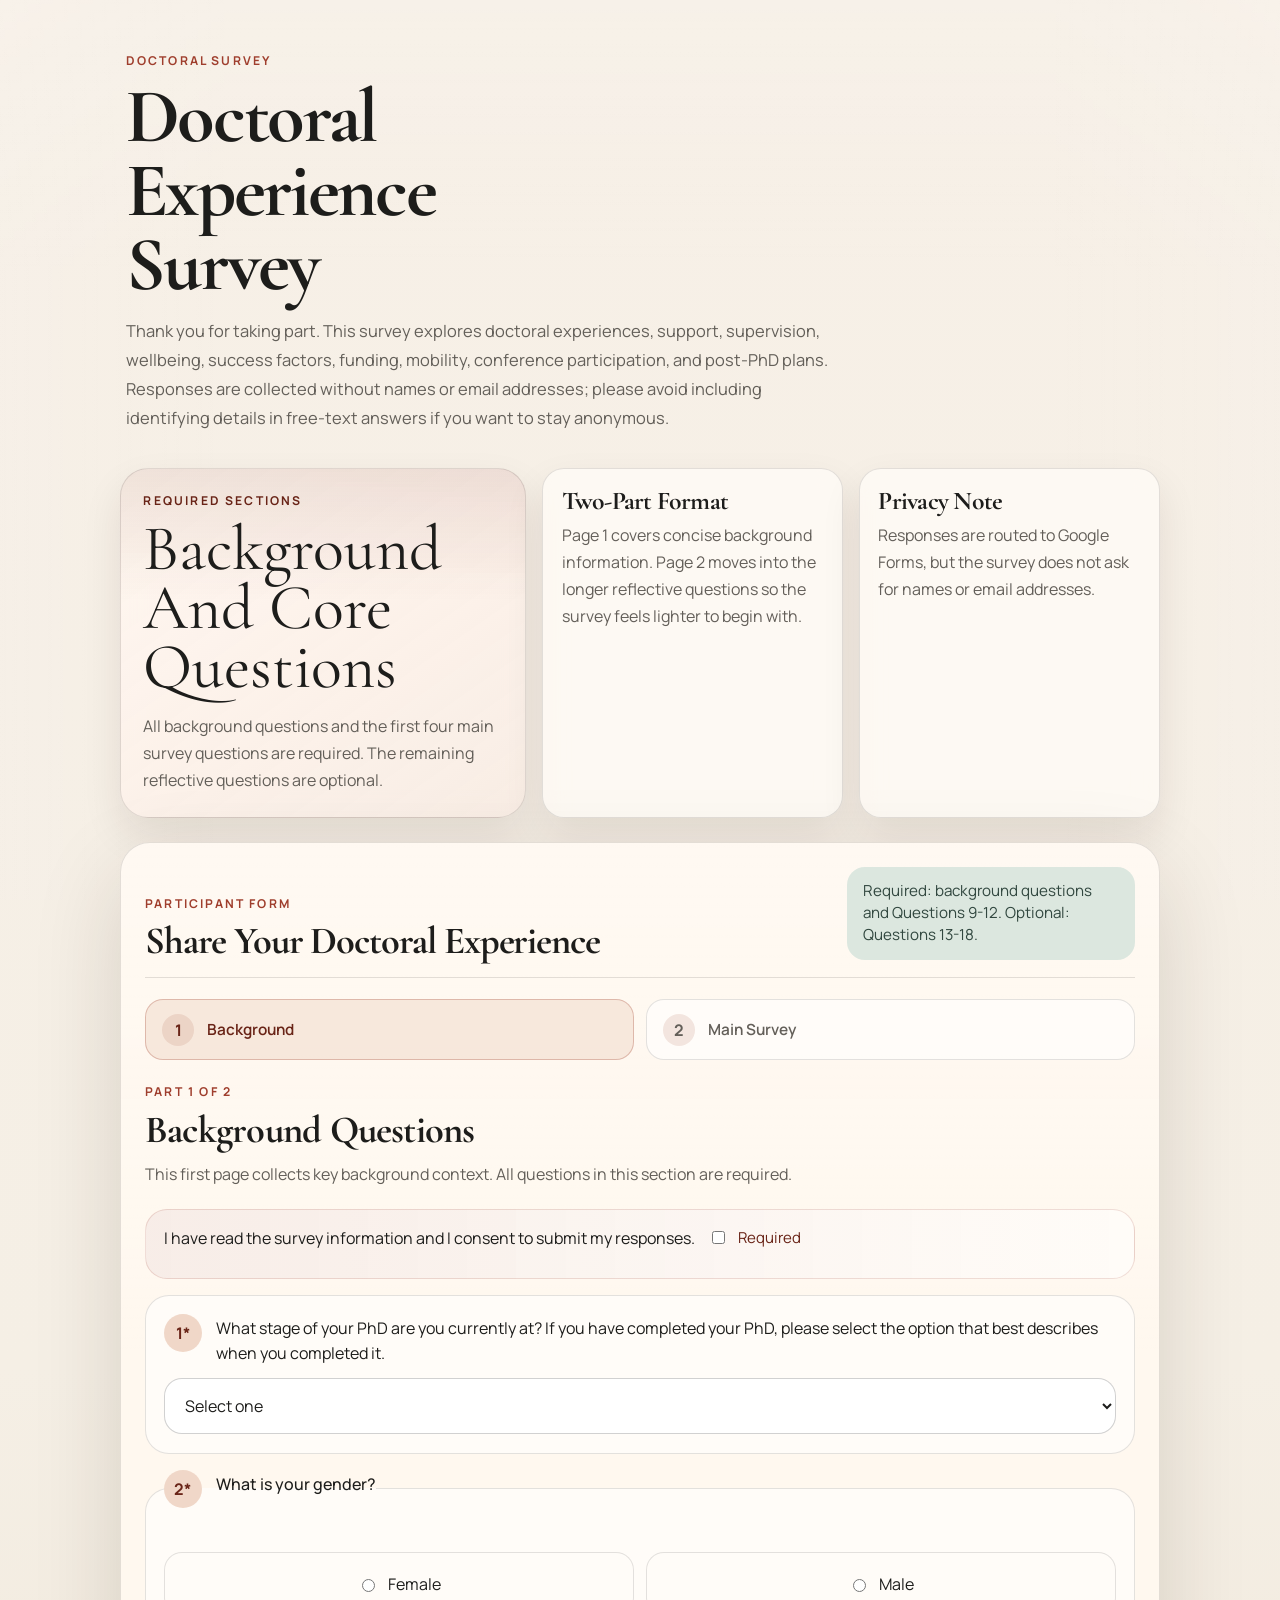
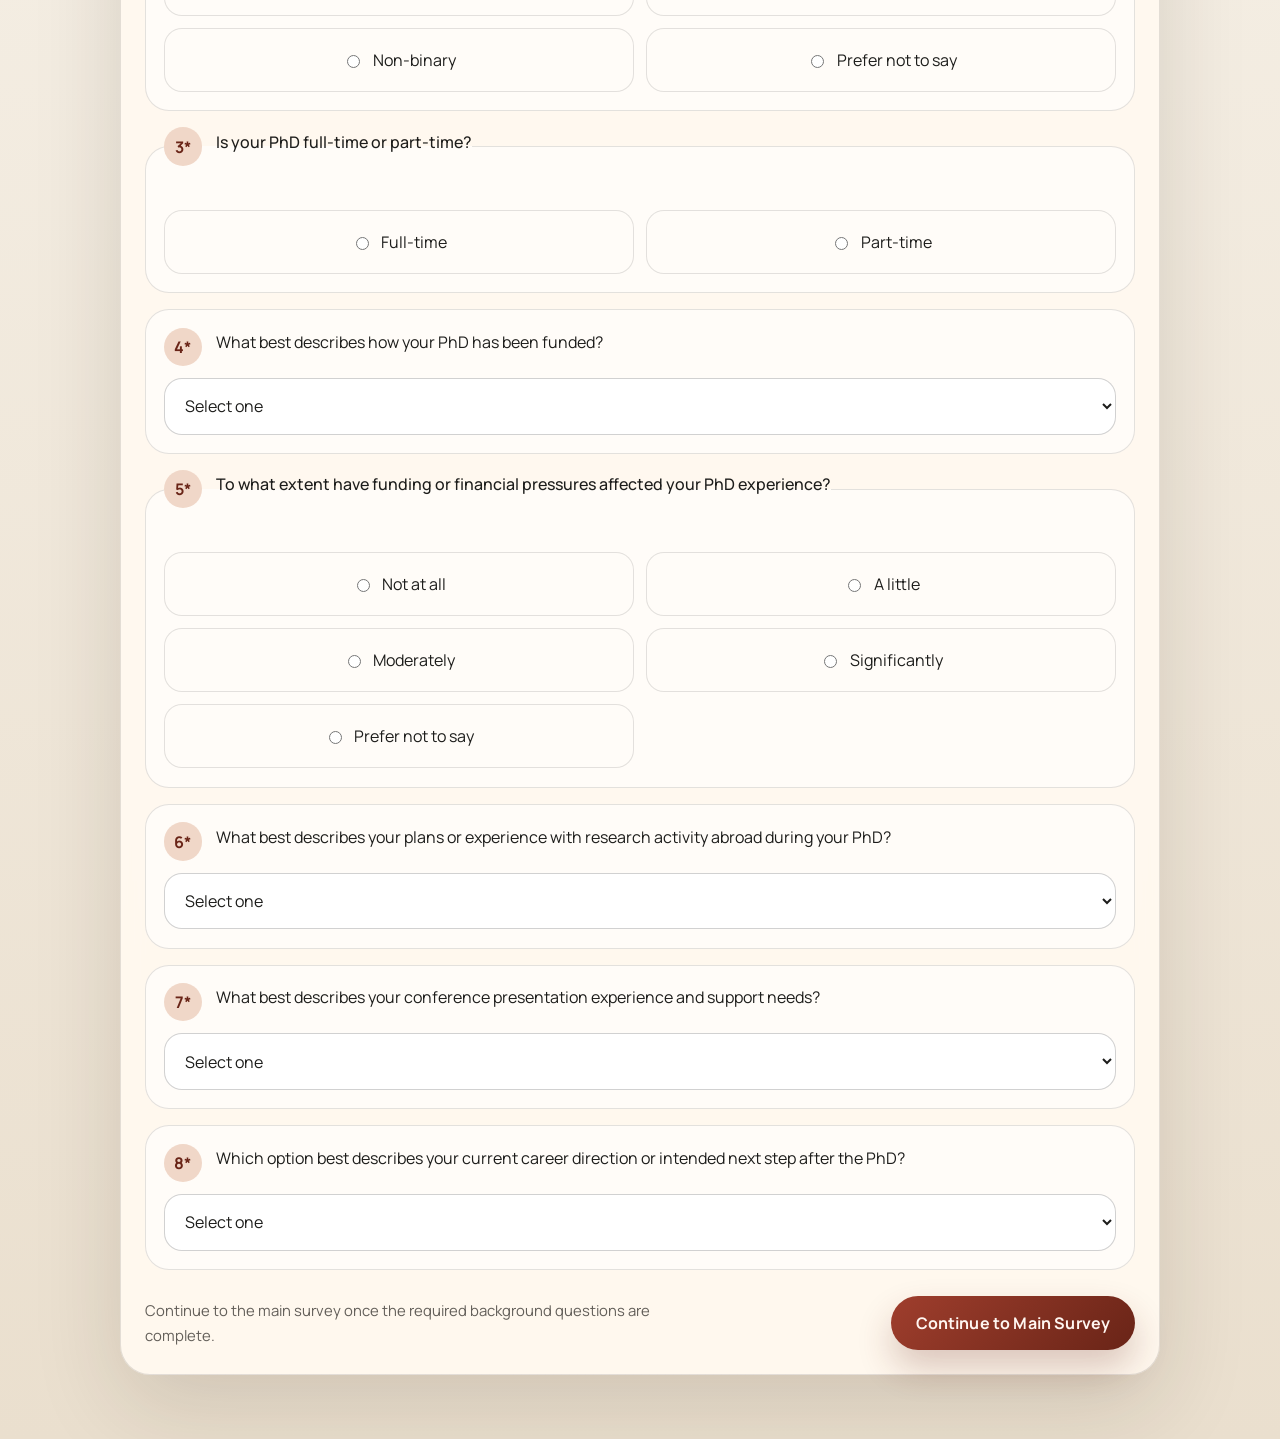
==== commit 6468d817: "Refine survey flow and layout" ====
--- a/index.html
+++ b/index.html
@@ -35,10 +35,10 @@
 
         <div class="hero-grid">
           <article class="spotlight-card">
-            <p class="spotlight-label">Required</p>
-            <p class="spotlight-value">Background + First 4 Main</p>
+            <p class="spotlight-label">Required Sections</p>
+            <p class="spotlight-value">Background And Core Questions</p>
             <p class="spotlight-text">
-              The full background section and the first four main survey questions are
+              All background questions and the first four main survey questions are
               required. The remaining reflective questions are optional.
             </p>
           </article>
@@ -77,7 +77,7 @@
               <h2>Share Your Doctoral Experience</h2>
             </div>
             <p class="required-note">
-              Background questions and Questions 9-12 are required. Questions 13-18 are optional.
+              Required: background questions and Questions 9-12. Optional: Questions 13-18.
             </p>
           </div>
 
@@ -231,7 +231,7 @@
                 <label class="question" for="career-plans">
                   <span class="question-number">8*</span>
                   <span class="question-copy">
-                    What are your current plans after graduation?
+                    Which option best describes your current career direction or intended next step after the PhD?
                   </span>
                 </label>
                 <select id="career-plans" name="careerPlans" required>
--- a/styles.css
+++ b/styles.css
@@ -49,13 +49,9 @@
 .layout {
   position: relative;
   z-index: 1;
-  width: min(1280px, calc(100% - 2rem));
+  width: min(1040px, calc(100% - 2rem));
   margin: 0 auto;
   padding: 2rem 0 4rem;
-  display: grid;
-  grid-template-columns: minmax(300px, 0.95fr) minmax(0, 1.25fr);
-  gap: 1.5rem;
-  align-items: start;
 }
 
 .intro-panel,
@@ -64,10 +60,9 @@
 }
 
 .intro-panel {
-  position: sticky;
-  top: 1.5rem;
   display: grid;
   gap: 1.2rem;
+  margin-bottom: 1.5rem;
 }
 
 .intro-copy {
@@ -132,7 +127,7 @@
 
 .hero-grid {
   display: grid;
-  grid-template-columns: 1.15fr 1fr;
+  grid-template-columns: minmax(0, 1.35fr) repeat(2, minmax(0, 1fr));
   gap: 1rem;
 }
 
@@ -145,8 +140,7 @@
 }
 
 .spotlight-card {
-  grid-row: span 2;
-  min-height: 20rem;
+  min-height: 15rem;
   padding: 1.4rem;
   border-radius: 28px;
   background:
@@ -263,6 +257,10 @@
 
 .form-step[hidden] {
   display: none;
+}
+
+.form-step.is-active {
+  display: block;
 }
 
 .step-header {
@@ -503,12 +501,8 @@
 }
 
 @media (max-width: 1040px) {
-  .layout {
+  .hero-grid {
     grid-template-columns: 1fr;
-  }
-
-  .intro-panel {
-    position: static;
   }
 }
 
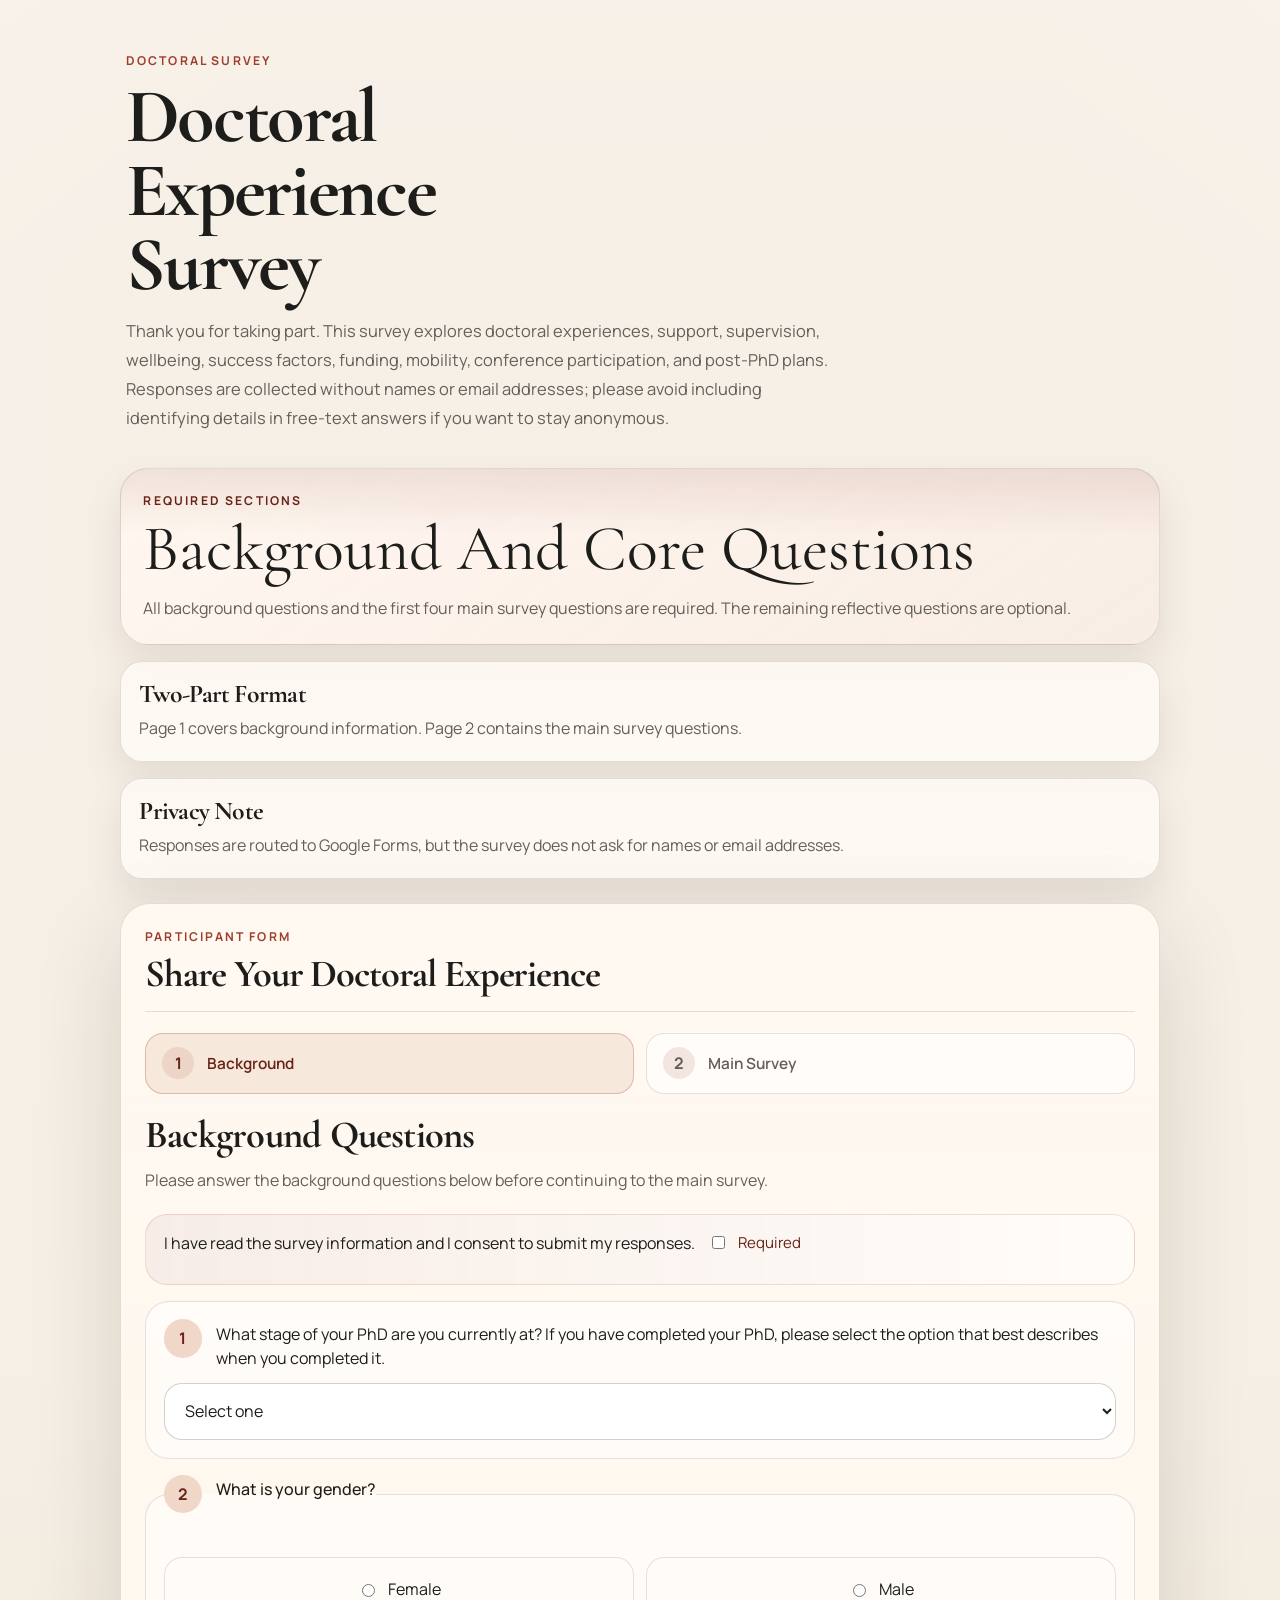
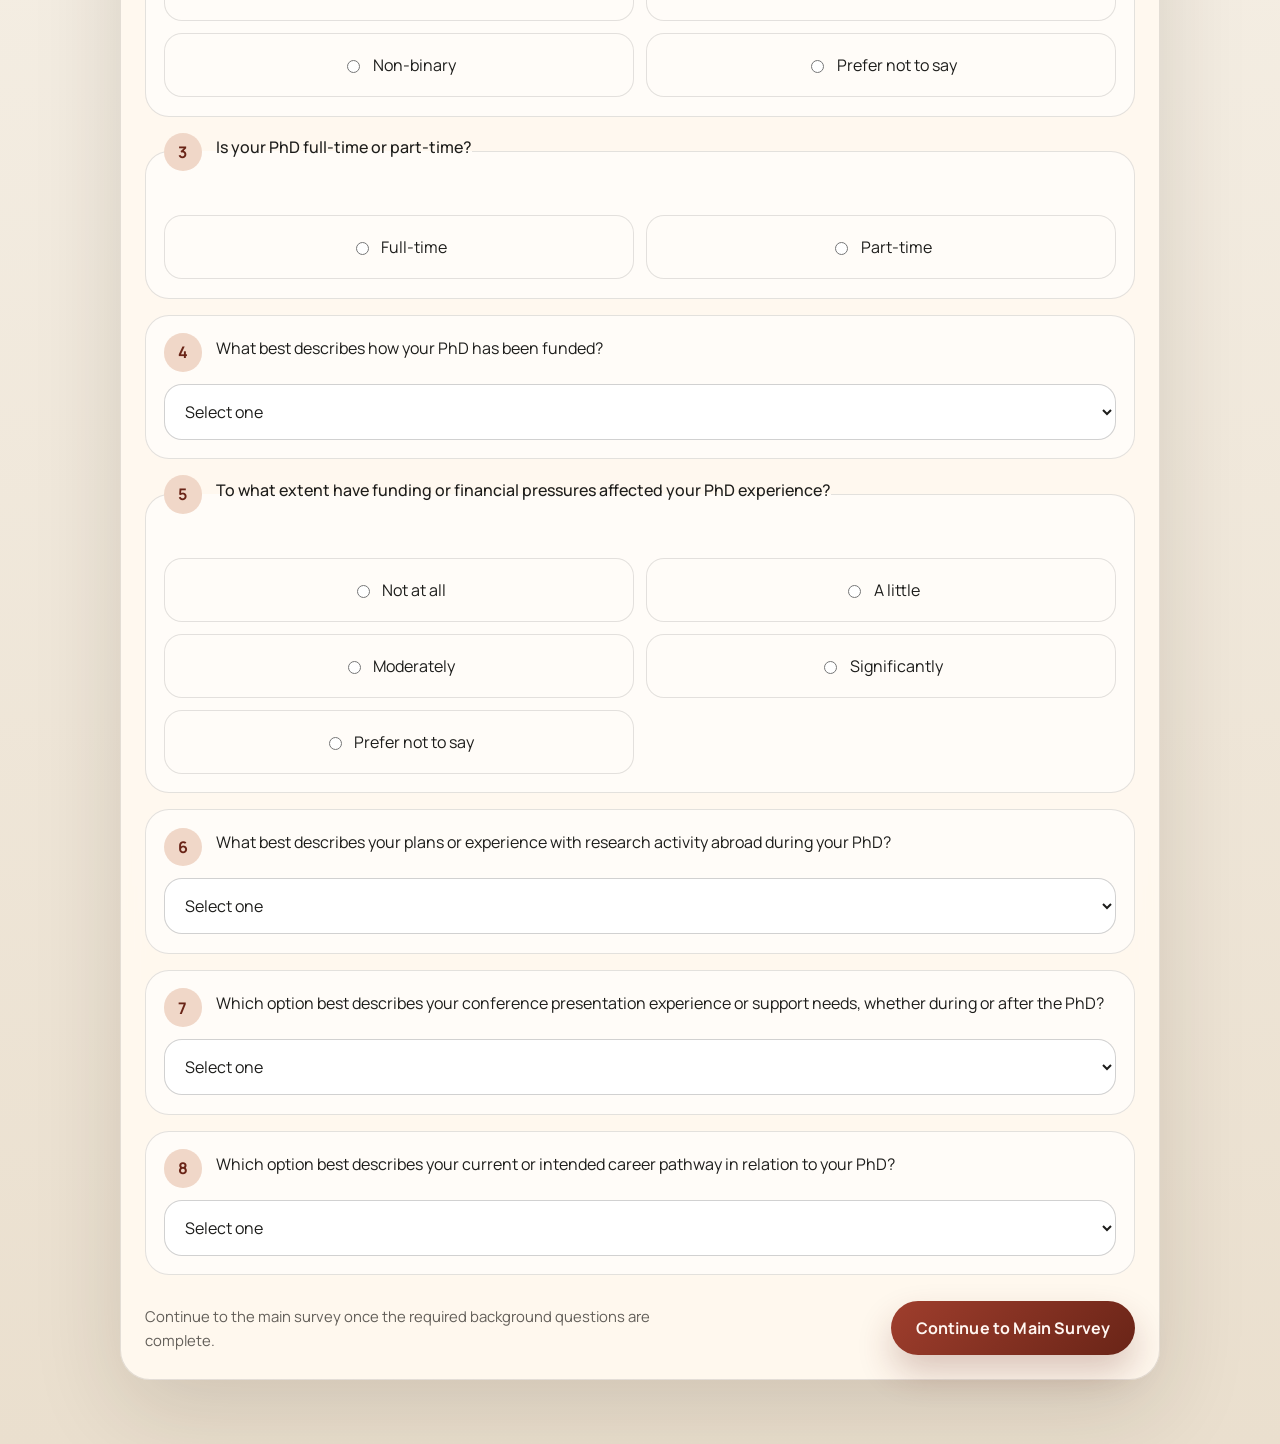
==== commit a07879c1: "Polish survey copy and vertical layout" ====
--- a/index.html
+++ b/index.html
@@ -46,8 +46,8 @@
           <article class="info-card">
             <h2>Two-Part Format</h2>
             <p>
-              Page 1 covers concise background information. Page 2 moves into the
-              longer reflective questions so the survey feels lighter to begin with.
+              Page 1 covers background information. Page 2 contains the main survey
+              questions.
             </p>
           </article>
 
@@ -76,9 +76,6 @@
               <p class="section-kicker">Participant Form</p>
               <h2>Share Your Doctoral Experience</h2>
             </div>
-            <p class="required-note">
-              Required: background questions and Questions 9-12. Optional: Questions 13-18.
-            </p>
           </div>
 
           <div class="form-progress" aria-label="Survey progress">
@@ -95,11 +92,10 @@
           <form id="survey-form" target="hidden_iframe" method="post" novalidate>
             <section class="form-step is-active" data-step="1" aria-labelledby="background-heading">
               <div class="step-header">
-                <p class="section-kicker">Part 1 of 2</p>
                 <h3 id="background-heading">Background Questions</h3>
                 <p class="step-summary">
-                  This first page collects key background context. All questions in this
-                  section are required.
+                  Please answer the background questions below before continuing to the
+                  main survey.
                 </p>
               </div>
 
@@ -117,7 +113,7 @@
 
               <div class="question-group">
                 <label class="question" for="phd-stage">
-                  <span class="question-number">1*</span>
+                  <span class="question-number">1</span>
                   <span class="question-copy">
                     What stage of your PhD are you currently at? If you have completed your
                     PhD, please select the option that best describes when you completed it.
@@ -136,7 +132,7 @@
 
               <fieldset class="question-group">
                 <legend class="question">
-                  <span class="question-number">2*</span>
+                  <span class="question-number">2</span>
                   <span class="question-copy">What is your gender?</span>
                 </legend>
                 <div class="choice-grid choice-grid--wide">
@@ -149,7 +145,7 @@
 
               <fieldset class="question-group">
                 <legend class="question">
-                  <span class="question-number">3*</span>
+                  <span class="question-number">3</span>
                   <span class="question-copy">Is your PhD full-time or part-time?</span>
                 </legend>
                 <div class="choice-grid choice-grid--compact">
@@ -160,7 +156,7 @@
 
               <div class="question-group">
                 <label class="question" for="funding-status">
-                  <span class="question-number">4*</span>
+                  <span class="question-number">4</span>
                   <span class="question-copy">
                     What best describes how your PhD has been funded?
                   </span>
@@ -178,7 +174,7 @@
 
               <fieldset class="question-group">
                 <legend class="question">
-                  <span class="question-number">5*</span>
+                  <span class="question-number">5</span>
                   <span class="question-copy">
                     To what extent have funding or financial pressures affected your PhD experience?
                   </span>
@@ -194,7 +190,7 @@
 
               <div class="question-group">
                 <label class="question" for="abroad-plans">
-                  <span class="question-number">6*</span>
+                  <span class="question-number">6</span>
                   <span class="question-copy">
                     What best describes your plans or experience with research activity abroad during your PhD?
                   </span>
@@ -212,9 +208,9 @@
 
               <div class="question-group">
                 <label class="question" for="conference-support">
-                  <span class="question-number">7*</span>
-                  <span class="question-copy">
-                    What best describes your conference presentation experience and support needs?
+                  <span class="question-number">7</span>
+                  <span class="question-copy">
+                    Which option best describes your conference presentation experience or support needs, whether during or after the PhD?
                   </span>
                 </label>
                 <select id="conference-support" name="conferenceSupport" required>
@@ -229,9 +225,9 @@
 
               <div class="question-group">
                 <label class="question" for="career-plans">
-                  <span class="question-number">8*</span>
-                  <span class="question-copy">
-                    Which option best describes your current career direction or intended next step after the PhD?
+                  <span class="question-number">8</span>
+                  <span class="question-copy">
+                    Which option best describes your current or intended career pathway in relation to your PhD?
                   </span>
                 </label>
                 <select id="career-plans" name="careerPlans" required>
@@ -256,10 +252,12 @@
 
             <section class="form-step" data-step="2" aria-labelledby="main-heading" hidden>
               <div class="step-header">
-                <p class="section-kicker">Part 2 of 2</p>
                 <h3 id="main-heading">Main Survey Questions</h3>
                 <p class="step-summary">
-                  Questions 9-12 are required. Questions 13-18 are optional.
+                  Please answer Questions 9-12. Questions 13-18 are optional.
+                </p>
+                <p class="required-note">
+                  Required: Questions 9-12. Optional: Questions 13-18.
                 </p>
               </div>
 
--- a/styles.css
+++ b/styles.css
@@ -127,7 +127,7 @@
 
 .hero-grid {
   display: grid;
-  grid-template-columns: minmax(0, 1.35fr) repeat(2, minmax(0, 1fr));
+  grid-template-columns: 1fr;
   gap: 1rem;
 }
 
@@ -140,7 +140,7 @@
 }
 
 .spotlight-card {
-  min-height: 15rem;
+  min-height: 0;
   padding: 1.4rem;
   border-radius: 28px;
   background:
@@ -195,17 +195,14 @@
 }
 
 .card-header {
-  display: flex;
-  justify-content: space-between;
-  gap: 1rem;
-  align-items: end;
   padding-bottom: 1.1rem;
   margin-bottom: 1.3rem;
   border-bottom: 1px solid var(--line);
 }
 
 .required-note {
-  max-width: 18rem;
+  display: inline-block;
+  max-width: 32rem;
   margin: 0;
   padding: 0.85rem 1rem;
   border-radius: 18px;
@@ -272,6 +269,10 @@
   margin: 0.75rem 0 0;
   color: var(--muted);
   line-height: 1.7;
+}
+
+.step-header .required-note {
+  margin-top: 1rem;
 }
 
 .consent-bar {
@@ -500,12 +501,6 @@
   display: none;
 }
 
-@media (max-width: 1040px) {
-  .hero-grid {
-    grid-template-columns: 1fr;
-  }
-}
-
 @media (max-width: 760px) {
   .layout {
     width: min(100% - 1rem, 1280px);
@@ -513,7 +508,6 @@
   }
 
   .hero-grid,
-  .card-header,
   .form-footer,
   .consent-question,
   .step-actions,
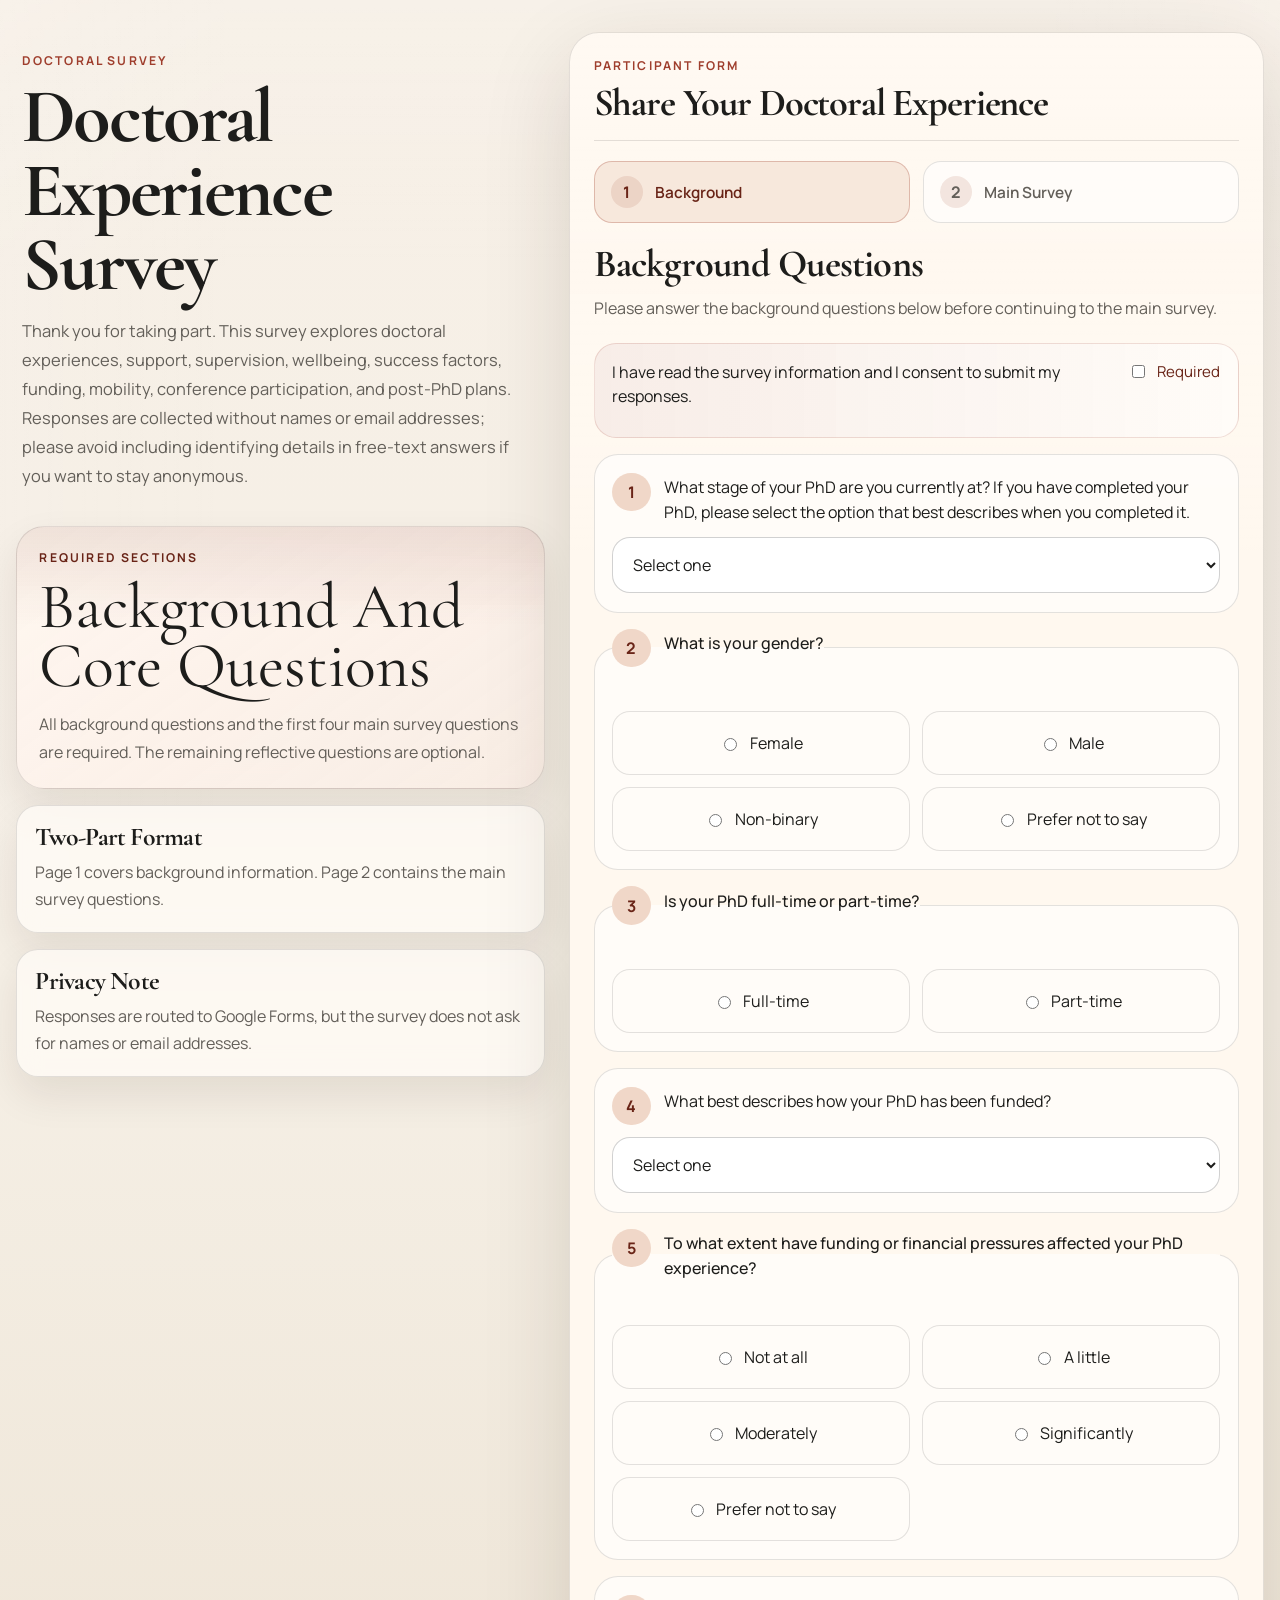
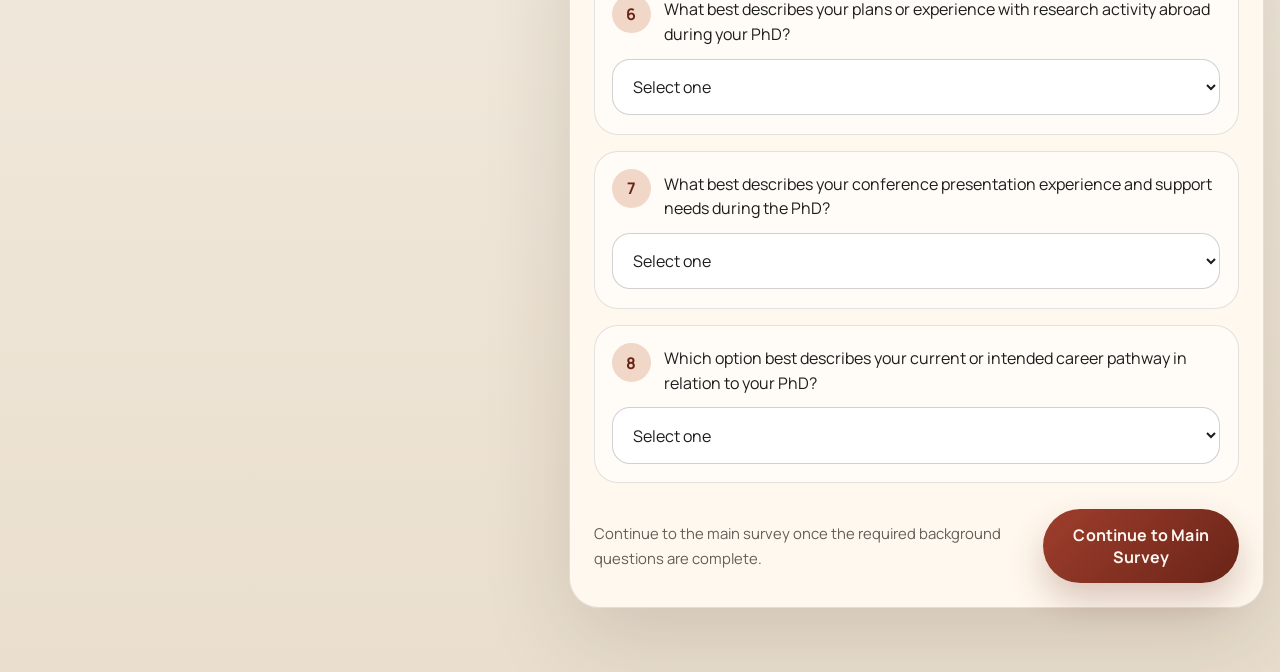
==== commit 972e3a0f: "Adjust intro panel layout and wording" ====
--- a/index.html
+++ b/index.html
@@ -210,7 +210,7 @@
                 <label class="question" for="conference-support">
                   <span class="question-number">7</span>
                   <span class="question-copy">
-                    Which option best describes your conference presentation experience or support needs, whether during or after the PhD?
+                    What best describes your conference presentation experience and support needs during the PhD?
                   </span>
                 </label>
                 <select id="conference-support" name="conferenceSupport" required>
--- a/styles.css
+++ b/styles.css
@@ -49,9 +49,13 @@
 .layout {
   position: relative;
   z-index: 1;
-  width: min(1040px, calc(100% - 2rem));
+  width: min(1280px, calc(100% - 2rem));
   margin: 0 auto;
   padding: 2rem 0 4rem;
+  display: grid;
+  grid-template-columns: minmax(300px, 0.95fr) minmax(0, 1.25fr);
+  gap: 1.5rem;
+  align-items: start;
 }
 
 .intro-panel,
@@ -62,7 +66,8 @@
 .intro-panel {
   display: grid;
   gap: 1.2rem;
-  margin-bottom: 1.5rem;
+  position: sticky;
+  top: 1.5rem;
 }
 
 .intro-copy {
@@ -140,7 +145,7 @@
 }
 
 .spotlight-card {
-  min-height: 0;
+  min-height: 15rem;
   padding: 1.4rem;
   border-radius: 28px;
   background:
@@ -551,3 +556,13 @@
     width: fit-content;
   }
 }
+
+@media (max-width: 1040px) {
+  .layout {
+    grid-template-columns: 1fr;
+  }
+
+  .intro-panel {
+    position: static;
+  }
+}
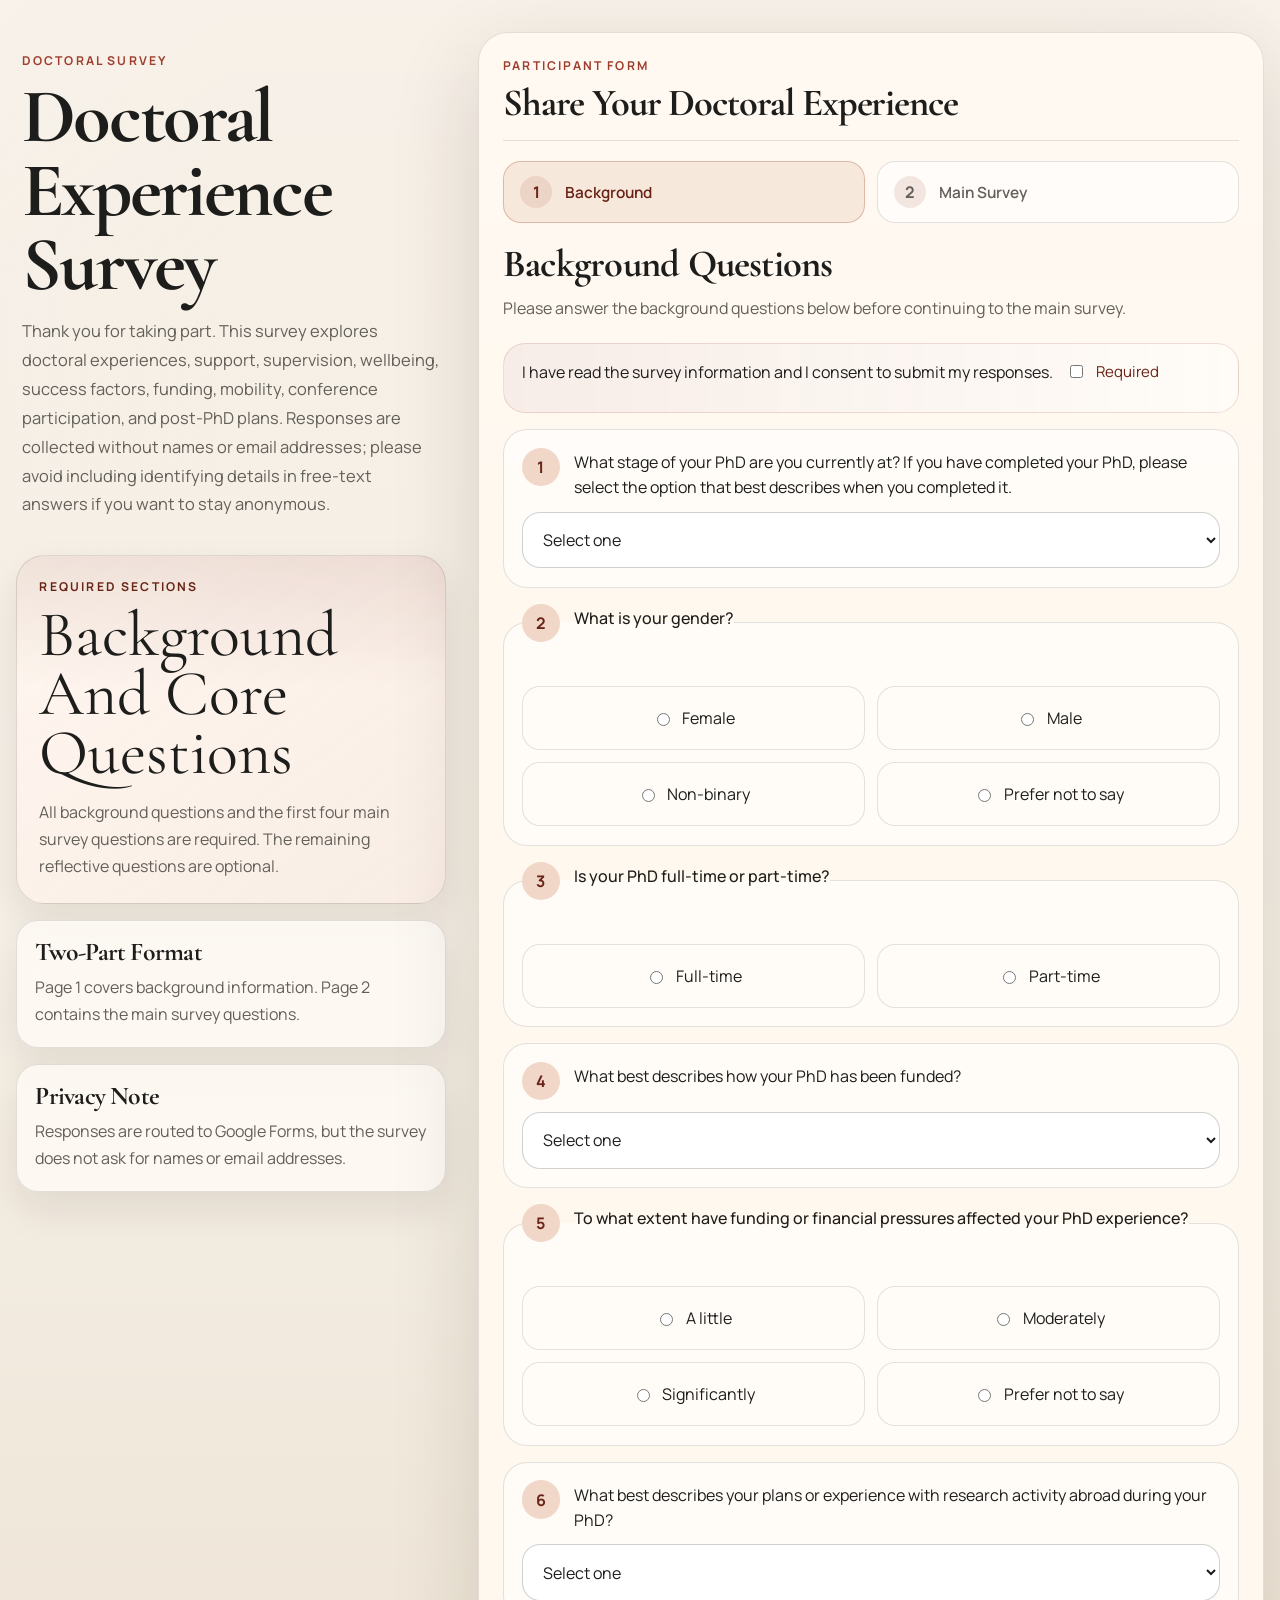
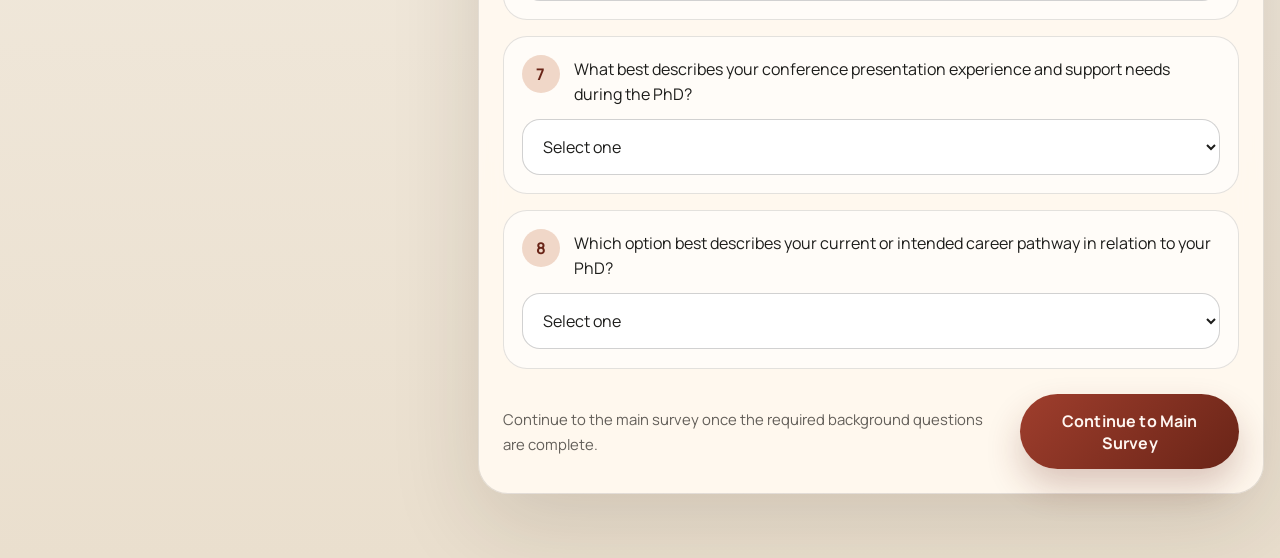
==== commit 102e2459: "Switch survey submission to direct POST" ====
--- a/index.html
+++ b/index.html
@@ -180,8 +180,7 @@
                   </span>
                 </legend>
                 <div class="choice-grid choice-grid--wide">
-                  <label><input type="radio" name="fundingIssues" value="Not at all" required> Not at all</label>
-                  <label><input type="radio" name="fundingIssues" value="A little"> A little</label>
+                  <label><input type="radio" name="fundingIssues" value="A little" required> A little</label>
                   <label><input type="radio" name="fundingIssues" value="Moderately"> Moderately</label>
                   <label><input type="radio" name="fundingIssues" value="Significantly"> Significantly</label>
                   <label><input type="radio" name="fundingIssues" value="Prefer not to say"> Prefer not to say</label>
--- a/styles.css
+++ b/styles.css
@@ -49,12 +49,12 @@
 .layout {
   position: relative;
   z-index: 1;
-  width: min(1280px, calc(100% - 2rem));
+  width: min(1360px, calc(100% - 2rem));
   margin: 0 auto;
   padding: 2rem 0 4rem;
   display: grid;
-  grid-template-columns: minmax(300px, 0.95fr) minmax(0, 1.25fr);
-  gap: 1.5rem;
+  grid-template-columns: minmax(320px, 430px) minmax(0, 1fr);
+  gap: 2rem;
   align-items: start;
 }
 
@@ -557,7 +557,7 @@
   }
 }
 
-@media (max-width: 1040px) {
+@media (max-width: 720px) {
   .layout {
     grid-template-columns: 1fr;
   }
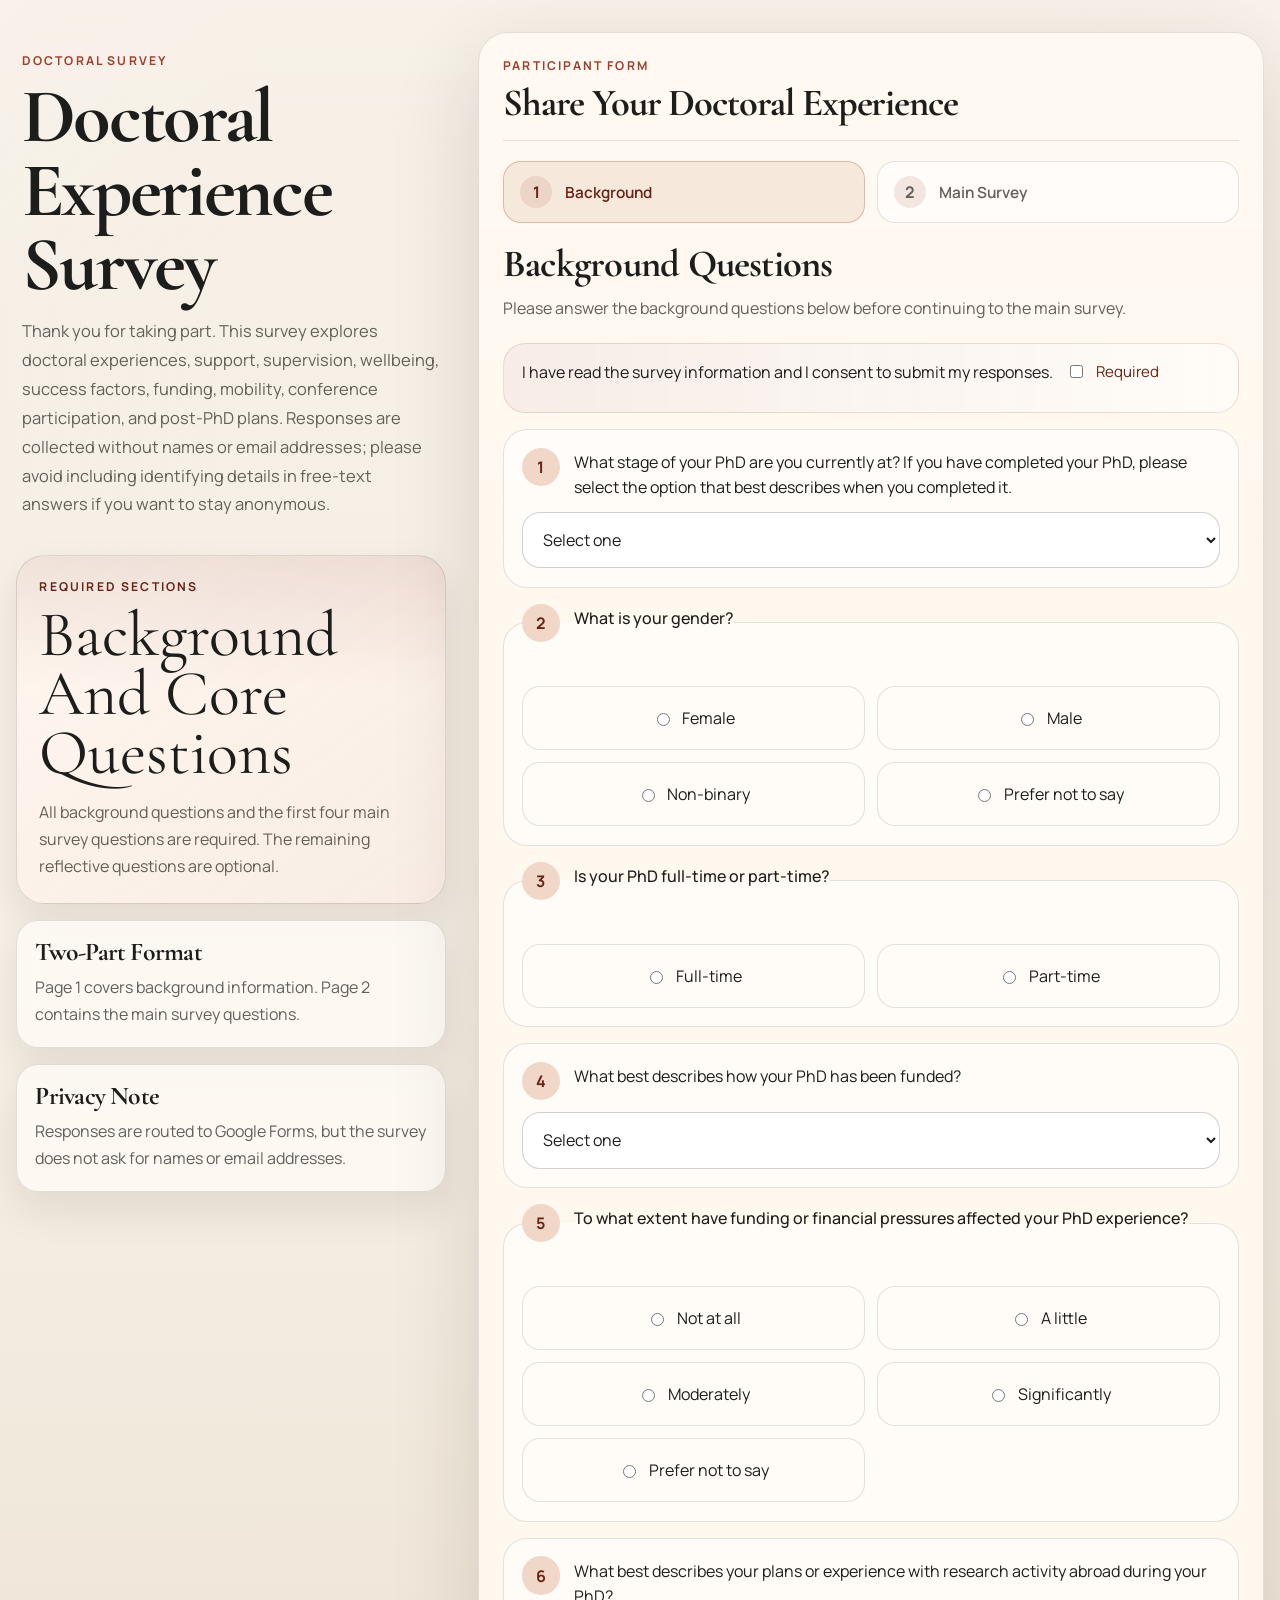
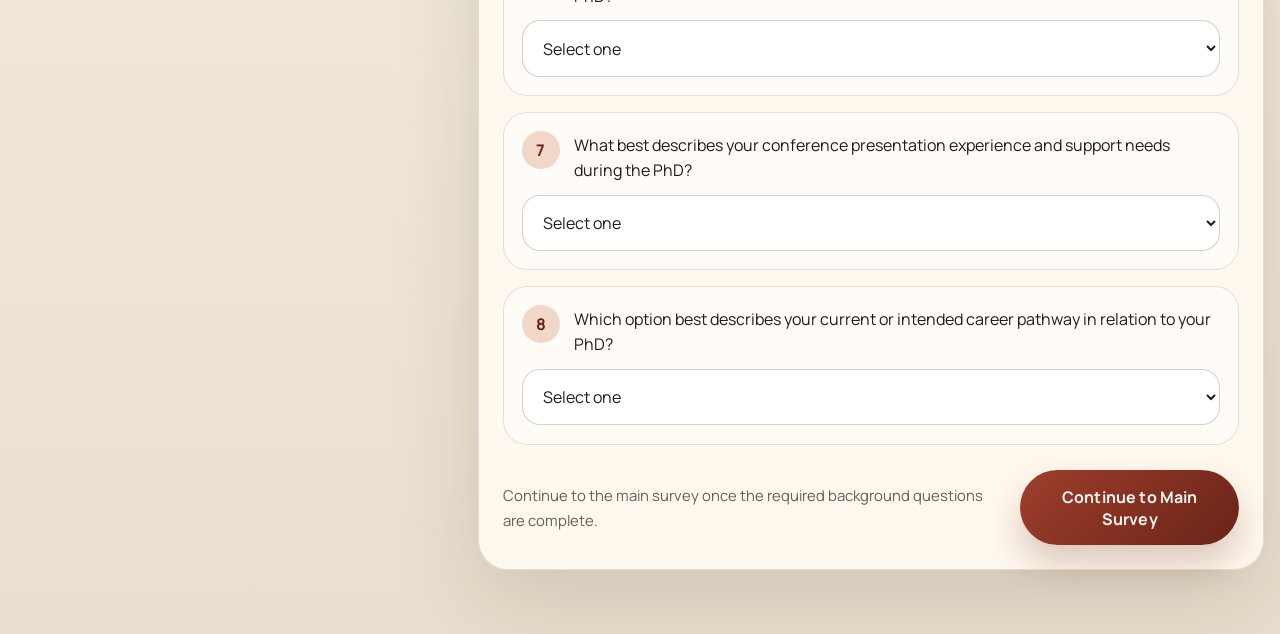
==== commit 49c68a46: "Restore funding option in survey" ====
--- a/index.html
+++ b/index.html
@@ -180,7 +180,8 @@
                   </span>
                 </legend>
                 <div class="choice-grid choice-grid--wide">
-                  <label><input type="radio" name="fundingIssues" value="A little" required> A little</label>
+                  <label><input type="radio" name="fundingIssues" value="Not at all" required> Not at all</label>
+                  <label><input type="radio" name="fundingIssues" value="A little"> A little</label>
                   <label><input type="radio" name="fundingIssues" value="Moderately"> Moderately</label>
                   <label><input type="radio" name="fundingIssues" value="Significantly"> Significantly</label>
                   <label><input type="radio" name="fundingIssues" value="Prefer not to say"> Prefer not to say</label>
